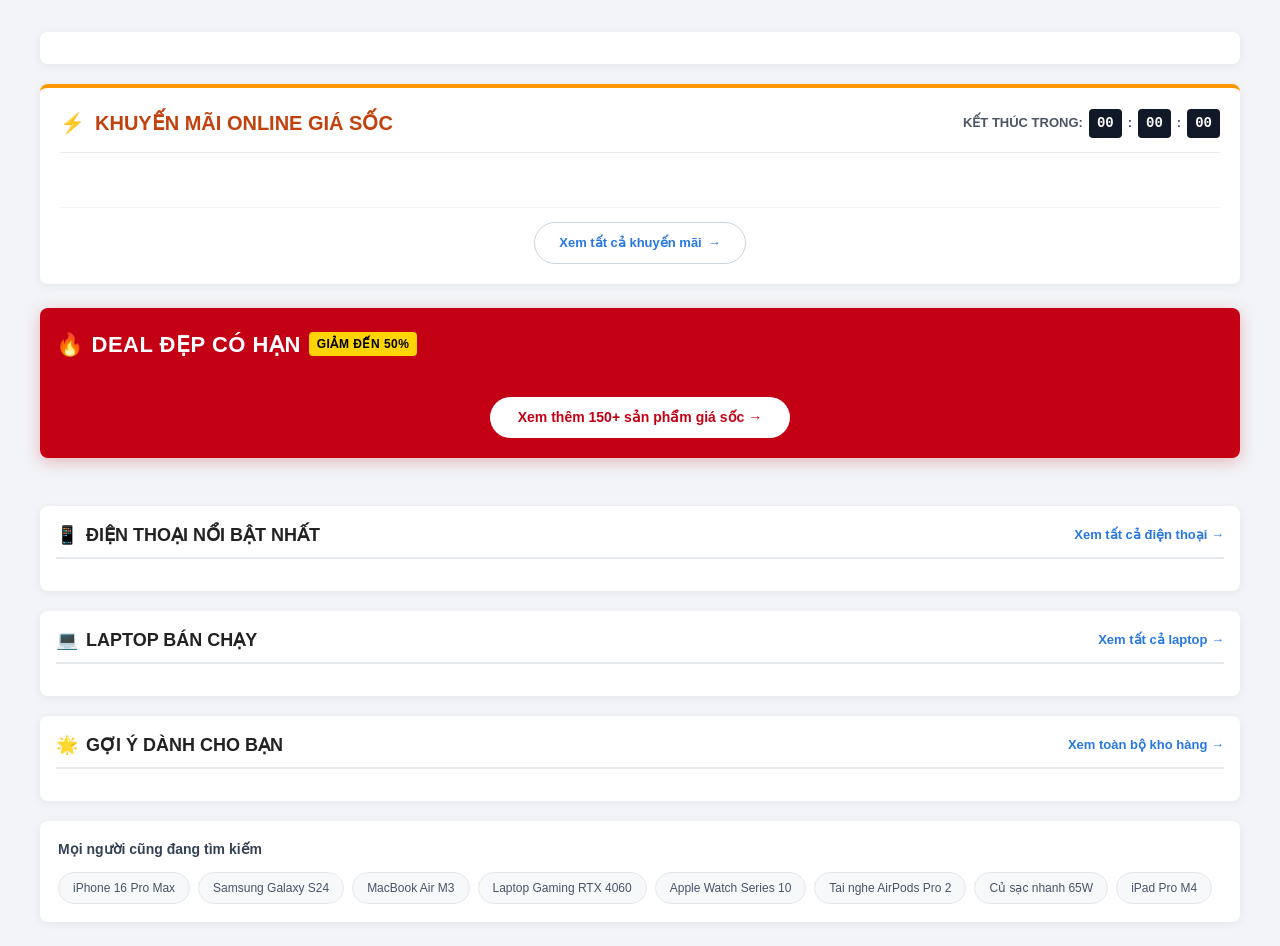
==== index.html @ e4870c86 "khung du an" ====
<!DOCTYPE html>
<html lang="vi">
<head>
  <meta charset="UTF-8">
  <meta name="viewport" content="width=device-width, initial-scale=1.0">
  <meta name="description" content="Thế Giới Công Nghệ - Hệ thống bán lẻ điện thoại, laptop, smartwatch, phụ kiện chính hãng giá sốc, trả góp 0%, giao hàng nhanh 2h.">
  <title>Thế Giới Công Nghệ — Điện thoại, Laptop, Phụ kiện chính hãng</title>

  <!-- CSS Design Tokens & Layout -->
  <link rel="stylesheet" href="./css/global.css">
  <link rel="stylesheet" href="./css/home.css">
</head>
<body>

  <!-- VỊ TRÍ HEADER GHIM (STICKY HEADER) -->
  <div id="header-container"></div>

  <!-- NỘI DUNG CHÍNH TRANG CHỦ -->
  <main class="container">

    <!-- 1. HERO BANNER CAROUSEL -->
    <section class="hero-slider-wrap" id="heroSliderWrap" aria-label="Khuyến mãi nổi bật">
      <div class="hero-slider-track">
        <!-- Render tự động qua homePage.js -->
      </div>

      <button type="button" class="hero-slider-arrow hero-slider-arrow--prev" aria-label="Slide trước">&#10094;</button>
      <button type="button" class="hero-slider-arrow hero-slider-arrow--next" aria-label="Slide tiếp theo">&#10095;</button>

      <div class="hero-slider-dots">
        <!-- Dots tự động -->
      </div>
    </section>

    <!-- 2. DẢI TIỆN ÍCH THANH TOÁN (PAYMENT BENEFITS) -->
    <section class="benefit-strip" id="benefitStripContainer" aria-label="Ưu đãi thanh toán">
      <!-- Render tự động -->
    </section>

    <!-- 3. KHỐI FLASH SALE ("KHUYẾN MÃI ONLINE") -->
    <section class="flash-sale-box" id="flashSaleSection">
      <div class="flash-sale-header">
        <div class="flash-sale-title">
          <span>⚡</span>
          <span>KHUYẾN MÃI ONLINE GIÁ SỐC</span>
        </div>

        <div class="flash-countdown">
          <span>KẾT THÚC TRONG:</span>
          <span class="countdown-pill" id="cdHours">00</span>
          <span>:</span>
          <span class="countdown-pill" id="cdMinutes">00</span>
          <span>:</span>
          <span class="countdown-pill" id="cdSeconds">00</span>
        </div>
      </div>

      <!-- Tabs chọn danh mục ưu đãi -->
      <div class="category-tabs" id="flashSaleTabs">
        <!-- Render tự động -->
      </div>

      <!-- Lưới sản phẩm Flash Sale (6 cột) -->
      <div class="product-grid" id="flashSaleGrid">
        <!-- Render thẻ sản phẩm có thanh tiến độ -->
      </div>

      <div class="section-footer-cta">
        <a href="product.html?sale=true" class="btn-see-more">
          <span>Xem tất cả khuyến mãi</span>
          <span>&rarr;</span>
        </a>
      </div>
    </section>

    <!-- 4. KHỐI DEAL ĐỎ ("DEAL ĐẸP CÓ HẠN" - SECTION CHIẾN DỊCH ĐẶC TRƯNG TGDD) -->
    <section class="deal-section" id="dealSection">
      <div class="deal-header">
        <div class="deal-title">
          <span>🔥</span>
          <span>DEAL ĐẸP CÓ HẠN</span>
          <span class="deal-badge">GIẢM ĐẾN 50%</span>
        </div>

        <div class="category-tabs deal-tabs" id="dealTabs">
          <!-- Tabs của deal đỏ -->
        </div>
      </div>

      <!-- Lưới sản phẩm thẻ trắng tương phản trên nền đỏ -->
      <div class="product-grid" id="dealGrid">
        <!-- Render tự động -->
      </div>

      <div style="text-align: center; margin-top: 20px;">
        <a href="product.html" class="btn-deal-more">
          Xem thêm 150+ sản phẩm giá sốc &rarr;
        </a>
      </div>
    </section>

    <!-- 5. BANNER ĐÔI QUẢNG CÁO GAMING & PHỤ KIỆN -->
    <section class="promo-mini-banners" id="miniBannersContainer">
      <!-- Render tự động -->
    </section>

    <!-- 6. KHỐI ĐIỆN THOẠI NỔI BẬT NHẤT -->
    <section class="section-block">
      <div class="section-header">
        <h2 class="section-title">
          <span>📱</span>
          <span>Điện Thoại Nổi Bật Nhất</span>
        </h2>
        <a href="product.html?category=phone" class="section-link">Xem tất cả điện thoại &rarr;</a>
      </div>
      <div class="product-grid" id="phoneFeaturedGrid">
        <!-- Render 6 điện thoại -->
      </div>
    </section>

    <!-- 7. KHỐI LAPTOP BÁN CHẠY -->
    <section class="section-block">
      <div class="section-header">
        <h2 class="section-title">
          <span>💻</span>
          <span>Laptop Bán Chạy</span>
        </h2>
        <a href="product.html?category=laptop" class="section-link">Xem tất cả laptop &rarr;</a>
      </div>
      <div class="product-grid" id="laptopFeaturedGrid">
        <!-- Render 6 laptop -->
      </div>
    </section>

    <!-- 8. GỢI Ý HÔM NAY (DÀNH CHO BẠN) -->
    <section class="section-block">
      <div class="section-header">
        <h2 class="section-title">
          <span>🌟</span>
          <span>Gợi Ý Dành Cho Bạn</span>
        </h2>
        <a href="product.html" class="section-link">Xem toàn bộ kho hàng &rarr;</a>
      </div>
      <div class="product-grid" id="recommendGrid">
        <!-- Render danh sách sản phẩm gợi ý -->
      </div>
    </section>

    <!-- 9. TỪ KHÓA TÌM KIẾM PHỔ BIẾN -->
    <section class="popular-searches">
      <h4>Mọi người cũng đang tìm kiếm</h4>
      <div class="popular-tags-wrap">
        <a href="product.html?search=iPhone" class="popular-tag">iPhone 16 Pro Max</a>
        <a href="product.html?search=Samsung" class="popular-tag">Samsung Galaxy S24</a>
        <a href="product.html?search=MacBook" class="popular-tag">MacBook Air M3</a>
        <a href="product.html?search=Gaming" class="popular-tag">Laptop Gaming RTX 4060</a>
        <a href="product.html?search=Watch" class="popular-tag">Apple Watch Series 10</a>
        <a href="product.html?search=AirPods" class="popular-tag">Tai nghe AirPods Pro 2</a>
        <a href="product.html?search=Sạc" class="popular-tag">Củ sạc nhanh 65W</a>
        <a href="product.html?search=iPad" class="popular-tag">iPad Pro M4</a>
      </div>
    </section>

  </main>

  <!-- VỊ TRÍ FOOTER DÙNG CHUNG -->
  <div id="footer-container"></div>

  <!-- SCRIPT ĐIỀU KHIỂN TRANG CHỦ -->
  <script type="module" src="./js/page/homePage.js"></script>
</body>
</html>
---- css/global.css ----
/**
 * global.css - Hệ thống Design Tokens & Khung giao diện dùng chung toàn dự án
 * Tuân thủ UI_DESIGN_GUIDELINES.md cho website Clone Thế Giới Di Động
 */

/* ==========================================================================
   1. DESIGN TOKENS (:root)
   ========================================================================== */
:root {
  /* Brand colors */
  --color-primary: #ffd400;            /* Vàng chủ đạo header TGDD */
  --color-primary-hover: #ffcb05;
  --color-primary-soft: #fff3b0;
  --color-text: #222222;
  --color-text-secondary: #555555;
  --color-text-muted: #888888;

  /* Background & Surface */
  --color-page: #f2f4f7;
  --color-surface: #ffffff;
  --color-surface-soft: #f7f8fa;
  --color-border: #e5e8ed;

  /* Commerce */
  --color-price: #e5252a;              /* Giá bán ưu đãi đỏ nổi bật */
  --color-discount: #e5252a;
  --color-link: #2878e3;
  --color-cta-soft: #edf6ff;
  --color-rating: #f7a600;
  --color-deal: #c40014;               /* Nền riêng khu deal đỏ */
  --color-flash: #ff9800;              /* Countdown / Thanh sốc */
  --color-success: #10b981;
  --color-danger: #ef4444;

  /* Layout & Spacing */
  --container-max: 1200px;
  --page-gutter: 16px;
  --space-1: 4px;
  --space-2: 8px;
  --space-3: 12px;
  --space-4: 16px;
  --space-5: 20px;
  --space-6: 24px;
  --space-8: 32px;

  /* Corners & Elevation */
  --radius-sm: 4px;
  --radius-md: 8px;
  --radius-lg: 12px;
  --radius-pill: 999px;
  --shadow-sm: 0 1px 3px rgba(0, 0, 0, 0.08);
  --shadow-card: 0 2px 10px rgba(20, 30, 40, 0.06);
  --shadow-hover: 0 6px 18px rgba(0, 0, 0, 0.12);

  /* Typography */
  --font-main: -apple-system, BlinkMacSystemFont, "Segoe UI", Roboto, "Helvetica Neue", Arial, sans-serif;
  --font-xs: 11px;
  --font-sm: 12px;
  --font-base: 14px;
  --font-md: 16px;
  --font-lg: 18px;
  --font-xl: 22px;
  --font-2xl: 26px;
}

/* ==========================================================================
   2. RESET & BASE STYLES
   ========================================================================== */
*, *::before, *::after {
  box-sizing: border-box;
  margin: 0;
  padding: 0;
}

html {
  font-size: 14px;
  scroll-behavior: smooth;
}

body {
  font-family: var(--font-main);
  background-color: var(--color-page);
  color: var(--color-text);
  line-height: 1.5;
  -webkit-font-smoothing: antialiased;
  min-height: 100vh;
  display: flex;
  flex-direction: column;
}

main {
  flex: 1;
}

img {
  max-width: 100%;
  height: auto;
  display: block;
}

a {
  color: inherit;
  text-decoration: none;
  transition: color 0.2s ease;
}

button, input, select, textarea {
  font-family: inherit;
  font-size: inherit;
}

button {
  cursor: pointer;
  border: none;
  background: none;
}

ul, ol {
  list-style: none;
}

/* ==========================================================================
   3. CONTAINER & GRID SYSTEM
   ========================================================================== */
.container {
  width: min(calc(100% - 32px), var(--container-max));
  margin-inline: auto;
}

/* Product Grid 6 cột chuẩn desktop theo UI_DESIGN_GUIDELINES */
.product-grid {
  display: grid;
  grid-template-columns: repeat(6, minmax(0, 1fr));
  gap: 10px;
}

@media (max-width: 1199px) {
  .product-grid {
    grid-template-columns: repeat(4, minmax(0, 1fr));
  }
}

@media (max-width: 991px) {
  .product-grid {
    grid-template-columns: repeat(3, minmax(0, 1fr));
  }
}

@media (max-width: 767px) {
  .product-grid {
    grid-template-columns: repeat(2, minmax(0, 1fr));
    gap: 8px;
  }
}

/* ==========================================================================
   4. STICKY HEADER & NAVIGATION
   ========================================================================== */
.site-header {
  position: sticky;
  top: 0;
  z-index: 1000;
  background-color: var(--color-primary);
  box-shadow: 0 2px 8px rgba(0, 0, 0, 0.1);
}

/* Header Top bar */
.header-top {
  display: flex;
  align-items: center;
  justify-content: space-between;
  gap: 16px;
  padding: 10px 0;
}

/* Logo thương hiệu */
.header-logo {
  display: flex;
  align-items: center;
  gap: 8px;
  font-size: 20px;
  font-weight: 800;
  color: #000000;
  text-transform: uppercase;
  letter-spacing: -0.5px;
  white-space: nowrap;
}

.header-logo__badge {
  background: #000000;
  color: var(--color-primary);
  padding: 2px 8px;
  border-radius: var(--radius-sm);
  font-size: 13px;
  font-weight: 700;
}

/* Thanh tìm kiếm */
.header-search {
  flex: 1;
  max-width: 520px;
  position: relative;
}

.header-search__form {
  display: flex;
  align-items: center;
  background: #ffffff;
  border-radius: var(--radius-pill);
  padding: 4px 12px;
  box-shadow: 0 1px 4px rgba(0, 0, 0, 0.08);
  transition: box-shadow 0.2s ease;
}

.header-search__form:focus-within {
  box-shadow: 0 0 0 2px #000000;
}

.header-search__input {
  flex: 1;
  border: none;
  outline: none;
  padding: 6px 8px;
  font-size: 13px;
  background: transparent;
}

.header-search__submit {
  display: flex;
  align-items: center;
  justify-content: center;
  color: #333333;
  padding: 4px;
}

.header-search__submit:hover {
  color: #000000;
}

/* Action Links (Giỏ hàng, Admin) */
.header-actions {
  display: flex;
  align-items: center;
  gap: 12px;
}

.header-btn {
  display: flex;
  align-items: center;
  gap: 6px;
  padding: 6px 12px;
  background: rgba(255, 255, 255, 0.4);
  border-radius: var(--radius-pill);
  font-size: 13px;
  font-weight: 600;
  color: #000000;
  transition: background 0.2s ease, transform 0.15s ease;
  position: relative;
  white-space: nowrap;
}

.header-btn:hover {
  background: #ffffff;
  transform: translateY(-1px);
}

.header-btn__badge {
  background: var(--color-price);
  color: #ffffff;
  font-size: 11px;
  font-weight: 700;
  border-radius: var(--radius-pill);
  padding: 1px 6px;
  min-width: 18px;
  text-align: center;
  line-height: 16px;
}

/* Category Navigation (Hàng danh mục dưới) */
.header-nav {
  background-color: var(--color-primary);
  border-top: 1px solid rgba(0, 0, 0, 0.06);
}

.header-nav__list {
  display: flex;
  align-items: center;
  gap: 4px;
  overflow-x: auto;
  scrollbar-width: none;
  padding: 6px 0;
}

.header-nav__list::-webkit-scrollbar {
  display: none;
}

.header-nav__item a {
  display: flex;
  align-items: center;
  gap: 6px;
  padding: 6px 14px;
  border-radius: var(--radius-pill);
  font-size: 13px;
  font-weight: 500;
  color: #111111;
  white-space: nowrap;
  transition: background 0.2s ease, color 0.2s ease;
}

.header-nav__item a:hover,
.header-nav__item.active a {
  background-color: #000000;
  color: var(--color-primary);
  font-weight: 600;
}

/* ==========================================================================
   5. PRODUCT CARD COMPONENT
   ========================================================================== */
.product-card {
  min-width: 0;
  display: flex;
  flex-direction: column;
  gap: 6px;
  padding: 12px 10px;
  background: var(--color-surface);
  border: 1px solid var(--color-border);
  border-radius: var(--radius-sm);
  transition: box-shadow 0.2s ease, transform 0.2s ease;
  position: relative;
}

.product-card:hover {
  box-shadow: var(--shadow-hover);
  transform: translateY(-2px);
  border-color: #d1d5db;
}

/* Khung ảnh đảm bảo tỉ lệ 1:1 và xử lý chống vỡ layout */
.product-card__image-box {
  position: relative;
  width: 100%;
  aspect-ratio: 1 / 1;
  overflow: hidden;
  border-radius: var(--radius-sm);
  background-color: #f8fafc;
  display: flex;
  align-items: center;
  justify-content: center;
}

.product-card__image {
  width: 100%;
  height: 100%;
  object-fit: contain;
  transition: transform 0.3s ease;
}

.product-card:hover .product-card__image {
  transform: scale(1.04);
}

/* Fallback Placeholder khi ảnh lỗi / không tồn tại */
.product-card__placeholder {
  display: none; /* Chỉ hiện khi ảnh onerror */
  position: absolute;
  top: 0;
  left: 0;
  width: 100%;
  height: 100%;
  flex-direction: column;
  align-items: center;
  justify-content: center;
  gap: 6px;
  background: linear-gradient(145deg, #f1f5f9 0%, #e2e8f0 100%);
  color: #64748b;
  text-align: center;
  padding: 12px;
  box-sizing: border-box;
}

.product-card__placeholder-icon {
  font-size: 32px;
  line-height: 1;
}

.product-card__placeholder-text {
  font-size: 11px;
  font-weight: 600;
  color: #475569;
  line-height: 1.2;
  display: -webkit-box;
  -webkit-line-clamp: 2;
  -webkit-box-orient: vertical;
  overflow: hidden;
}

/* Badge nhãn (Flash sale, Trả góp 0%, etc.) */
.product-card__badge-row {
  display: flex;
  gap: 4px;
  flex-wrap: wrap;
  min-height: 20px;
}

.product-card__badge {
  font-size: 10px;
  font-weight: 700;
  padding: 2px 6px;
  border-radius: 3px;
  background: #f1f5f9;
  color: #334155;
  text-transform: uppercase;
  white-space: nowrap;
}

.product-card__badge--hot {
  background: #fee2e2;
  color: var(--color-price);
  border: 1px solid #fecaca;
}

.product-card__badge--deal {
  background: #fef3c7;
  color: #b45309;
}

/* Tên sản phẩm */
.product-card__name {
  font-size: var(--font-base);
  font-weight: 500;
  color: var(--color-text);
  line-height: 1.35;
  display: -webkit-box;
  -webkit-line-clamp: 2;
  -webkit-box-orient: vertical;
  overflow: hidden;
  min-height: 2.7em;
  transition: color 0.15s ease;
}

.product-card:hover .product-card__name {
  color: var(--color-link);
}

/* Cấu hình vắn tắt (Chips/Specs) */
.product-card__specs {
  display: flex;
  gap: 4px;
  flex-wrap: wrap;
  min-height: 18px;
}

.product-card__spec-chip {
  font-size: 10px;
  background: #f3f4f6;
  color: #4b5563;
  padding: 1px 6px;
  border-radius: var(--radius-sm);
  white-space: nowrap;
}

/* Giá bán & Giá gốc */
.product-card__price-row {
  display: flex;
  align-items: baseline;
  gap: 6px;
  flex-wrap: wrap;
  margin-top: 2px;
}

.product-card__price {
  font-size: var(--font-md);
  font-weight: 700;
  color: var(--color-price);
}

.product-card__old-price {
  font-size: var(--font-sm);
  color: var(--color-text-muted);
  text-decoration: line-through;
}

.product-card__discount-tag {
  font-size: 11px;
  font-weight: 700;
  color: var(--color-price);
}

/* Đánh giá sao */
.product-card__rating {
  display: flex;
  align-items: center;
  gap: 4px;
  font-size: 11px;
  color: var(--color-text-muted);
}

.product-card__stars {
  color: var(--color-rating);
  letter-spacing: -1px;
}

/* Thanh tiến độ Flash Sale */
.product-card__progress-wrap {
  margin-top: 4px;
}

.product-card__progress-bar {
  position: relative;
  width: 100%;
  height: 14px;
  background: #fed7aa;
  border-radius: var(--radius-pill);
  overflow: hidden;
}

.product-card__progress-fill {
  height: 100%;
  background: linear-gradient(90deg, #f97316 0%, #ea580c 100%);
  border-radius: var(--radius-pill);
}

.product-card__progress-text {
  position: absolute;
  top: 50%;
  left: 50%;
  transform: translate(-50%, -50%);
  font-size: 9px;
  font-weight: 700;
  color: #ffffff;
  white-space: nowrap;
  text-shadow: 0 1px 2px rgba(0,0,0,0.4);
}

/* Hành động (Nút mua / Xem chi tiết) */
.product-card__actions {
  margin-top: auto;
  padding-top: 8px;
  display: flex;
  gap: 6px;
}

.btn-card-action {
  flex: 1;
  padding: 6px 8px;
  border-radius: var(--radius-sm);
  font-size: 12px;
  font-weight: 600;
  text-align: center;
  transition: all 0.2s ease;
  white-space: nowrap;
}

.btn-card-action--detail {
  background: var(--color-surface-soft);
  color: #374151;
  border: 1px solid #d1d5db;
}

.btn-card-action--detail:hover {
  background: #e5e7eb;
}

.btn-card-action--cart {
  background: var(--color-primary);
  color: #000000;
}

.btn-card-action--cart:hover {
  background: var(--color-primary-hover);
}

/* ==========================================================================
   6. SECTION HEADERS & COMMON UTILITIES
   ========================================================================== */
.section {
  margin-bottom: var(--space-6);
}

.section-block {
  background: var(--color-surface);
  border-radius: var(--radius-md);
  padding: var(--space-4);
  box-shadow: var(--shadow-card);
  margin-bottom: var(--space-5);
}

.section-header {
  display: flex;
  align-items: center;
  justify-content: space-between;
  margin-bottom: var(--space-4);
  padding-bottom: var(--space-2);
  border-bottom: 2px solid var(--color-border);
}

.section-title {
  font-size: var(--font-lg);
  font-weight: 700;
  color: var(--color-text);
  text-transform: uppercase;
  display: flex;
  align-items: center;
  gap: 8px;
}

.section-link {
  font-size: 13px;
  color: var(--color-link);
  font-weight: 600;
}

.section-link:hover {
  text-decoration: underline;
}

/* Breadcrumb */
.breadcrumb {
  display: flex;
  align-items: center;
  gap: 8px;
  padding: 12px 0;
  font-size: 13px;
  color: var(--color-text-secondary);
}

.breadcrumb a:hover {
  color: var(--color-link);
}

.breadcrumb-separator {
  color: var(--color-text-muted);
}

/* ==========================================================================
   7. FOOTER
   ========================================================================== */
.site-footer {
  background: #ffffff;
  border-top: 1px solid var(--color-border);
  margin-top: auto;
  padding: 32px 0 16px;
  font-size: 12px;
  color: #555555;
}

.footer-grid {
  display: grid;
  grid-template-columns: repeat(4, minmax(0, 1fr));
  gap: 24px;
  margin-bottom: 24px;
}

@media (max-width: 991px) {
  .footer-grid {
    grid-template-columns: repeat(2, minmax(0, 1fr));
  }
}

@media (max-width: 575px) {
  .footer-grid {
    grid-template-columns: 1fr;
  }
}

.footer-col h4 {
  font-size: 14px;
  font-weight: 700;
  color: #111111;
  margin-bottom: 12px;
}

.footer-links li {
  margin-bottom: 8px;
}

.footer-links a:hover {
  color: var(--color-link);
}

.footer-hotline {
  color: var(--color-price);
  font-weight: 700;
  font-size: 14px;
}

.footer-bottom {
  border-top: 1px solid #f1f5f9;
  padding-top: 16px;
  text-align: center;
  font-size: 11px;
  color: #888888;
  line-height: 1.6;
}
---- css/home.css ----
/**
 * home.css - Định dạng giao diện riêng cho Trang Chủ (Index)
 * Tuân thủ UI_DESIGN_GUIDELINES.md: Hero Carousel, Benefits, Flash Sale đếm ngược, Deal đỏ đặc trưng
 */

/* ==========================================================================
   1. HERO BANNER CAROUSEL
   ========================================================================== */
.hero-slider-wrap {
  position: relative;
  width: 100%;
  margin-top: var(--space-4);
  margin-bottom: var(--space-4);
  border-radius: var(--radius-md);
  overflow: hidden;
  box-shadow: var(--shadow-card);
  background-color: #222222;
}

.hero-slider-track {
  display: flex;
  transition: transform 0.45s ease-in-out;
  width: 100%;
}

.hero-slide {
  flex: 0 0 100%;
  width: 100%;
  position: relative;
  aspect-ratio: 1200 / 330;
  min-height: 200px;
  max-height: 350px;
  display: block;
}

.hero-slide__img {
  width: 100%;
  height: 100%;
  object-fit: cover;
  display: block;
}

/* Fallback khi banner không có ảnh hoặc link ảnh lỗi */
.hero-slide__fallback {
  position: absolute;
  top: 0;
  left: 0;
  width: 100%;
  height: 100%;
  display: flex;
  flex-direction: column;
  justify-content: center;
  padding: 24px 48px;
  color: #ffffff;
  background: linear-gradient(135deg, #1e293b 0%, #0f172a 100%);
}

.hero-slide__fallback h2 {
  font-size: 26px;
  font-weight: 800;
  color: var(--color-primary);
  margin-bottom: 8px;
  text-shadow: 0 2px 4px rgba(0,0,0,0.5);
}

.hero-slide__fallback p {
  font-size: 15px;
  color: #e2e8f0;
  margin-bottom: 16px;
}

.hero-slide__fallback .btn-slide-cta {
  display: inline-block;
  align-self: flex-start;
  padding: 8px 18px;
  background: var(--color-primary);
  color: #000000;
  border-radius: var(--radius-pill);
  font-weight: 700;
  font-size: 13px;
  transition: transform 0.2s;
}

.hero-slide__fallback .btn-slide-cta:hover {
  transform: scale(1.05);
}

/* Mũi tên chuyển slide Prev / Next */
.hero-slider-arrow {
  position: absolute;
  top: 50%;
  transform: translateY(-50%);
  width: 40px;
  height: 54px;
  background: rgba(0, 0, 0, 0.4);
  color: #ffffff;
  display: flex;
  align-items: center;
  justify-content: center;
  border-radius: 4px;
  font-size: 20px;
  z-index: 10;
  transition: background 0.2s ease;
  user-select: none;
}

.hero-slider-arrow:hover {
  background: rgba(0, 0, 0, 0.75);
}

.hero-slider-arrow--prev {
  left: 10px;
}

.hero-slider-arrow--next {
  right: 10px;
}

/* Chấm tròn chỉ số Slide (Dots) */
.hero-slider-dots {
  position: absolute;
  bottom: 12px;
  left: 50%;
  transform: translateX(-50%);
  display: flex;
  gap: 8px;
  z-index: 10;
}

.hero-slider-dot {
  width: 10px;
  height: 10px;
  border-radius: var(--radius-pill);
  background: rgba(255, 255, 255, 0.5);
  cursor: pointer;
  transition: all 0.25s ease;
}

.hero-slider-dot.active {
  background: var(--color-primary);
  width: 26px;
}

/* ==========================================================================
   2. PAYMENT BENEFITS STRIP (DẢI TIỆN ÍCH THANH TOÁN)
   ========================================================================== */
.benefit-strip {
  display: grid;
  grid-template-columns: repeat(4, 1fr);
  gap: 12px;
  background: var(--color-surface);
  border-radius: var(--radius-md);
  padding: 16px;
  margin-bottom: var(--space-5);
  box-shadow: var(--shadow-card);
}

@media (max-width: 991px) {
  .benefit-strip {
    grid-template-columns: repeat(2, 1fr);
  }
}

@media (max-width: 575px) {
  .benefit-strip {
    grid-template-columns: 1fr;
  }
}

.benefit-item {
  display: flex;
  align-items: center;
  gap: 12px;
  padding: 6px 10px;
  border-right: 1px solid var(--color-border);
}

.benefit-item:last-child {
  border-right: none;
}

.benefit-icon {
  font-size: 26px;
  flex-shrink: 0;
}

.benefit-text h4 {
  font-size: 13px;
  font-weight: 700;
  color: var(--color-text);
}

.benefit-text p {
  font-size: 12px;
  color: var(--color-text-secondary);
}

/* ==========================================================================
   3. FLASH SALE SECTION ("KHUYẾN MÃI ONLINE")
   ========================================================================== */
.flash-sale-box {
  background: var(--color-surface);
  border-radius: var(--radius-md);
  padding: 20px;
  margin-bottom: var(--space-6);
  box-shadow: var(--shadow-card);
  border-top: 4px solid var(--color-flash);
}

.flash-sale-header {
  display: flex;
  align-items: center;
  justify-content: space-between;
  flex-wrap: wrap;
  gap: 16px;
  margin-bottom: 16px;
  padding-bottom: 14px;
  border-bottom: 1px solid var(--color-border);
}

.flash-sale-title {
  display: flex;
  align-items: center;
  gap: 10px;
  font-size: 20px;
  font-weight: 800;
  color: #c2410c;
  text-transform: uppercase;
}

.flash-countdown {
  display: flex;
  align-items: center;
  gap: 6px;
  font-size: 13px;
  font-weight: 600;
  color: #4b5563;
}

.countdown-pill {
  background: #111827;
  color: #ffffff;
  font-family: monospace;
  font-size: 14px;
  font-weight: 700;
  padding: 4px 8px;
  border-radius: 4px;
  min-width: 30px;
  text-align: center;
}

/* Tabs danh mục ưu đãi */
.category-tabs {
  display: flex;
  gap: 8px;
  overflow-x: auto;
  scrollbar-width: none;
  margin-bottom: 16px;
  padding-bottom: 4px;
}

.category-tabs::-webkit-scrollbar {
  display: none;
}

.tab-btn {
  padding: 6px 14px;
  border-radius: var(--radius-pill);
  font-size: 13px;
  font-weight: 600;
  background: var(--color-surface-soft);
  color: var(--color-text-secondary);
  border: 1px solid var(--color-border);
  white-space: nowrap;
  transition: all 0.2s ease;
}

.tab-btn:hover {
  border-color: #cbd5e1;
  color: var(--color-text);
}

.tab-btn.active {
  background: var(--color-primary);
  color: #000000;
  border-color: var(--color-primary);
}

/* Nút xem thêm */
.section-footer-cta {
  text-align: center;
  margin-top: 18px;
  padding-top: 14px;
  border-top: 1px solid #f1f5f9;
}

.btn-see-more {
  display: inline-flex;
  align-items: center;
  gap: 6px;
  padding: 10px 24px;
  background: #ffffff;
  border: 1px solid #cbd5e1;
  border-radius: var(--radius-pill);
  font-size: 13px;
  font-weight: 600;
  color: var(--color-link);
  transition: all 0.2s ease;
}

.btn-see-more:hover {
  background: var(--color-cta-soft);
  border-color: var(--color-link);
}

/* ==========================================================================
   4. DEAL SECTION — "DEAL ĐẸP CÓ HẠN" (NỀN ĐỎ ĐẶC TRƯNG TGDD)
   ========================================================================== */
.deal-section {
  background: var(--color-deal);
  border-radius: var(--radius-md);
  padding: 20px 16px;
  margin-bottom: var(--space-6);
  box-shadow: 0 4px 16px rgba(196, 0, 20, 0.25);
}

.deal-header {
  display: flex;
  align-items: center;
  justify-content: space-between;
  margin-bottom: 16px;
  flex-wrap: wrap;
  gap: 12px;
}

.deal-title {
  font-size: 22px;
  font-weight: 900;
  color: #ffffff;
  text-transform: uppercase;
  letter-spacing: 0.5px;
  display: flex;
  align-items: center;
  gap: 8px;
}

.deal-badge {
  background: var(--color-primary);
  color: #000000;
  font-size: 12px;
  font-weight: 800;
  padding: 3px 8px;
  border-radius: 4px;
}

/* Tabs trong deal section */
.deal-tabs .tab-btn {
  background: rgba(255, 255, 255, 0.2);
  color: #ffffff;
  border: 1px solid rgba(255, 255, 255, 0.3);
}

.deal-tabs .tab-btn:hover {
  background: rgba(255, 255, 255, 0.35);
}

.deal-tabs .tab-btn.active {
  background: #ffffff;
  color: var(--color-deal);
  border-color: #ffffff;
}

.btn-deal-more {
  display: inline-block;
  padding: 10px 28px;
  background: #ffffff;
  color: var(--color-deal);
  border-radius: var(--radius-pill);
  font-size: 14px;
  font-weight: 700;
  transition: transform 0.2s ease, box-shadow 0.2s ease;
}

.btn-deal-more:hover {
  transform: translateY(-2px);
  box-shadow: 0 4px 12px rgba(0, 0, 0, 0.2);
}

/* ==========================================================================
   5. MINI PROMO BANNERS ĐÔI
   ========================================================================== */
.promo-mini-banners {
  display: grid;
  grid-template-columns: repeat(2, 1fr);
  gap: 16px;
  margin-bottom: var(--space-6);
}

@media (max-width: 767px) {
  .promo-mini-banners {
    grid-template-columns: 1fr;
  }
}

.mini-banner-card {
  position: relative;
  aspect-ratio: 590 / 180;
  border-radius: var(--radius-md);
  overflow: hidden;
  display: flex;
  align-items: center;
  padding: 24px;
  color: #ffffff;
  box-shadow: var(--shadow-card);
  transition: transform 0.2s ease;
}

.mini-banner-card:hover {
  transform: translateY(-2px);
}

.mini-banner-card h3 {
  font-size: 18px;
  font-weight: 800;
  margin-bottom: 6px;
  text-shadow: 0 1px 3px rgba(0,0,0,0.5);
}

.mini-banner-card p {
  font-size: 13px;
  opacity: 0.95;
}

/* ==========================================================================
   6. TỪ KHÓA TÌM KIẾM PHỔ BIẾN (POPULAR SEARCHES)
   ========================================================================== */
.popular-searches {
  background: var(--color-surface);
  border-radius: var(--radius-md);
  padding: 18px;
  margin-bottom: var(--space-6);
  box-shadow: var(--shadow-card);
}

.popular-searches h4 {
  font-size: 14px;
  font-weight: 700;
  margin-bottom: 12px;
  color: #334155;
}

.popular-tags-wrap {
  display: flex;
  gap: 8px;
  flex-wrap: wrap;
}

.popular-tag {
  display: inline-block;
  padding: 6px 14px;
  background: var(--color-surface-soft);
  border: 1px solid var(--color-border);
  border-radius: var(--radius-pill);
  font-size: 12px;
  color: #475569;
  transition: all 0.15s ease;
}

.popular-tag:hover {
  background: #000000;
  color: var(--color-primary);
  border-color: #000000;
}
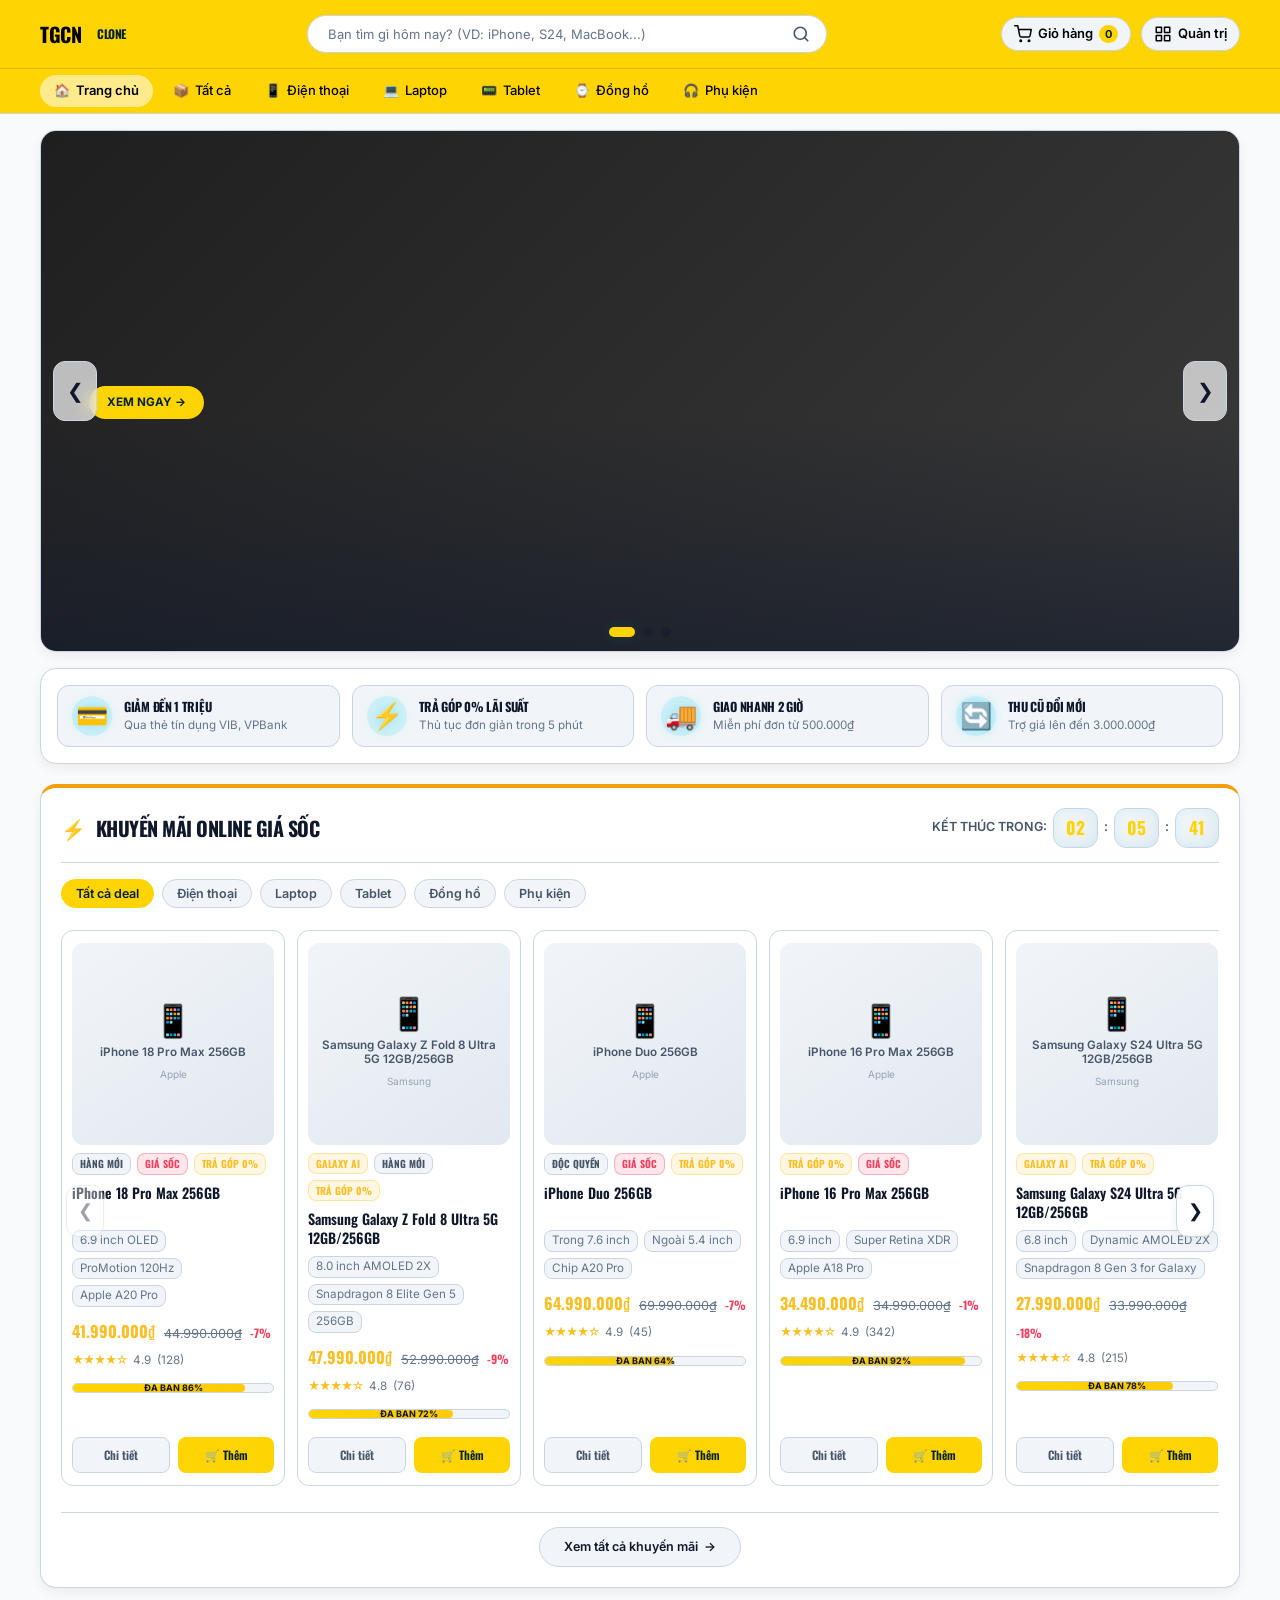
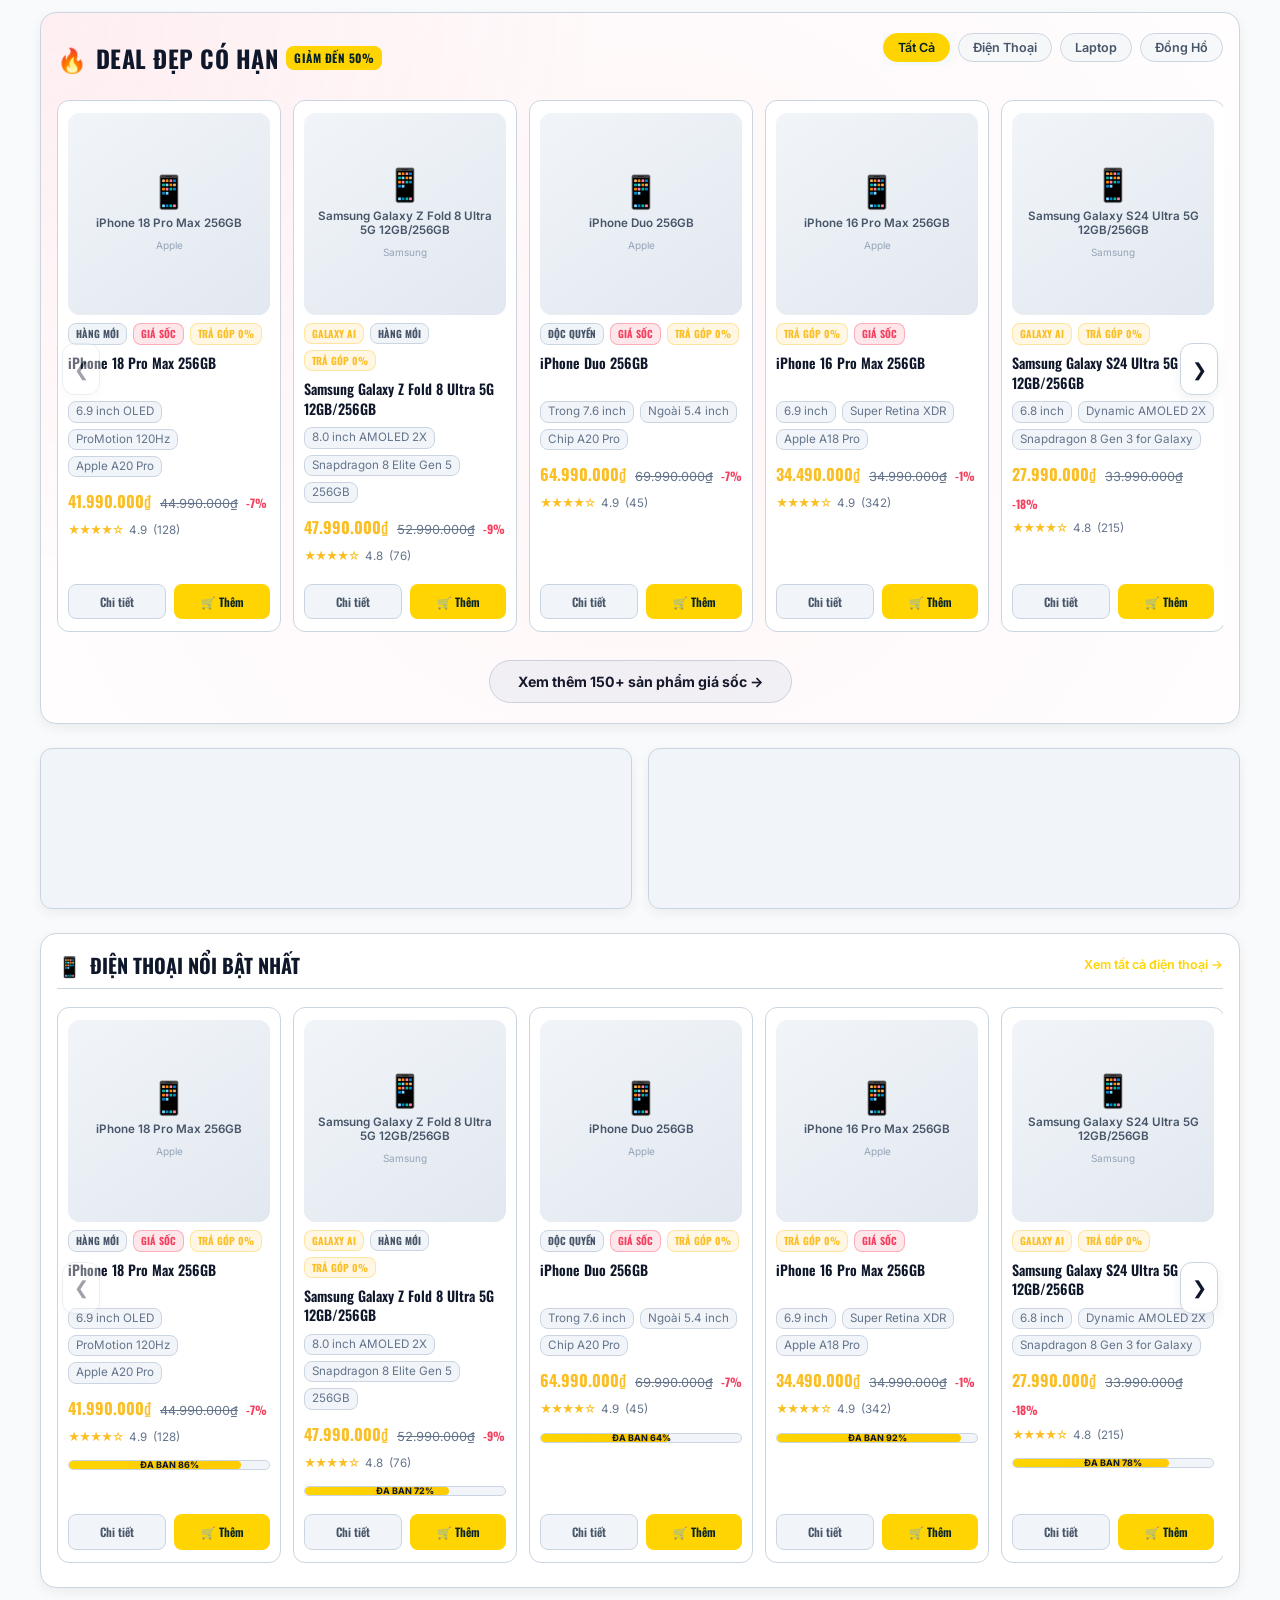
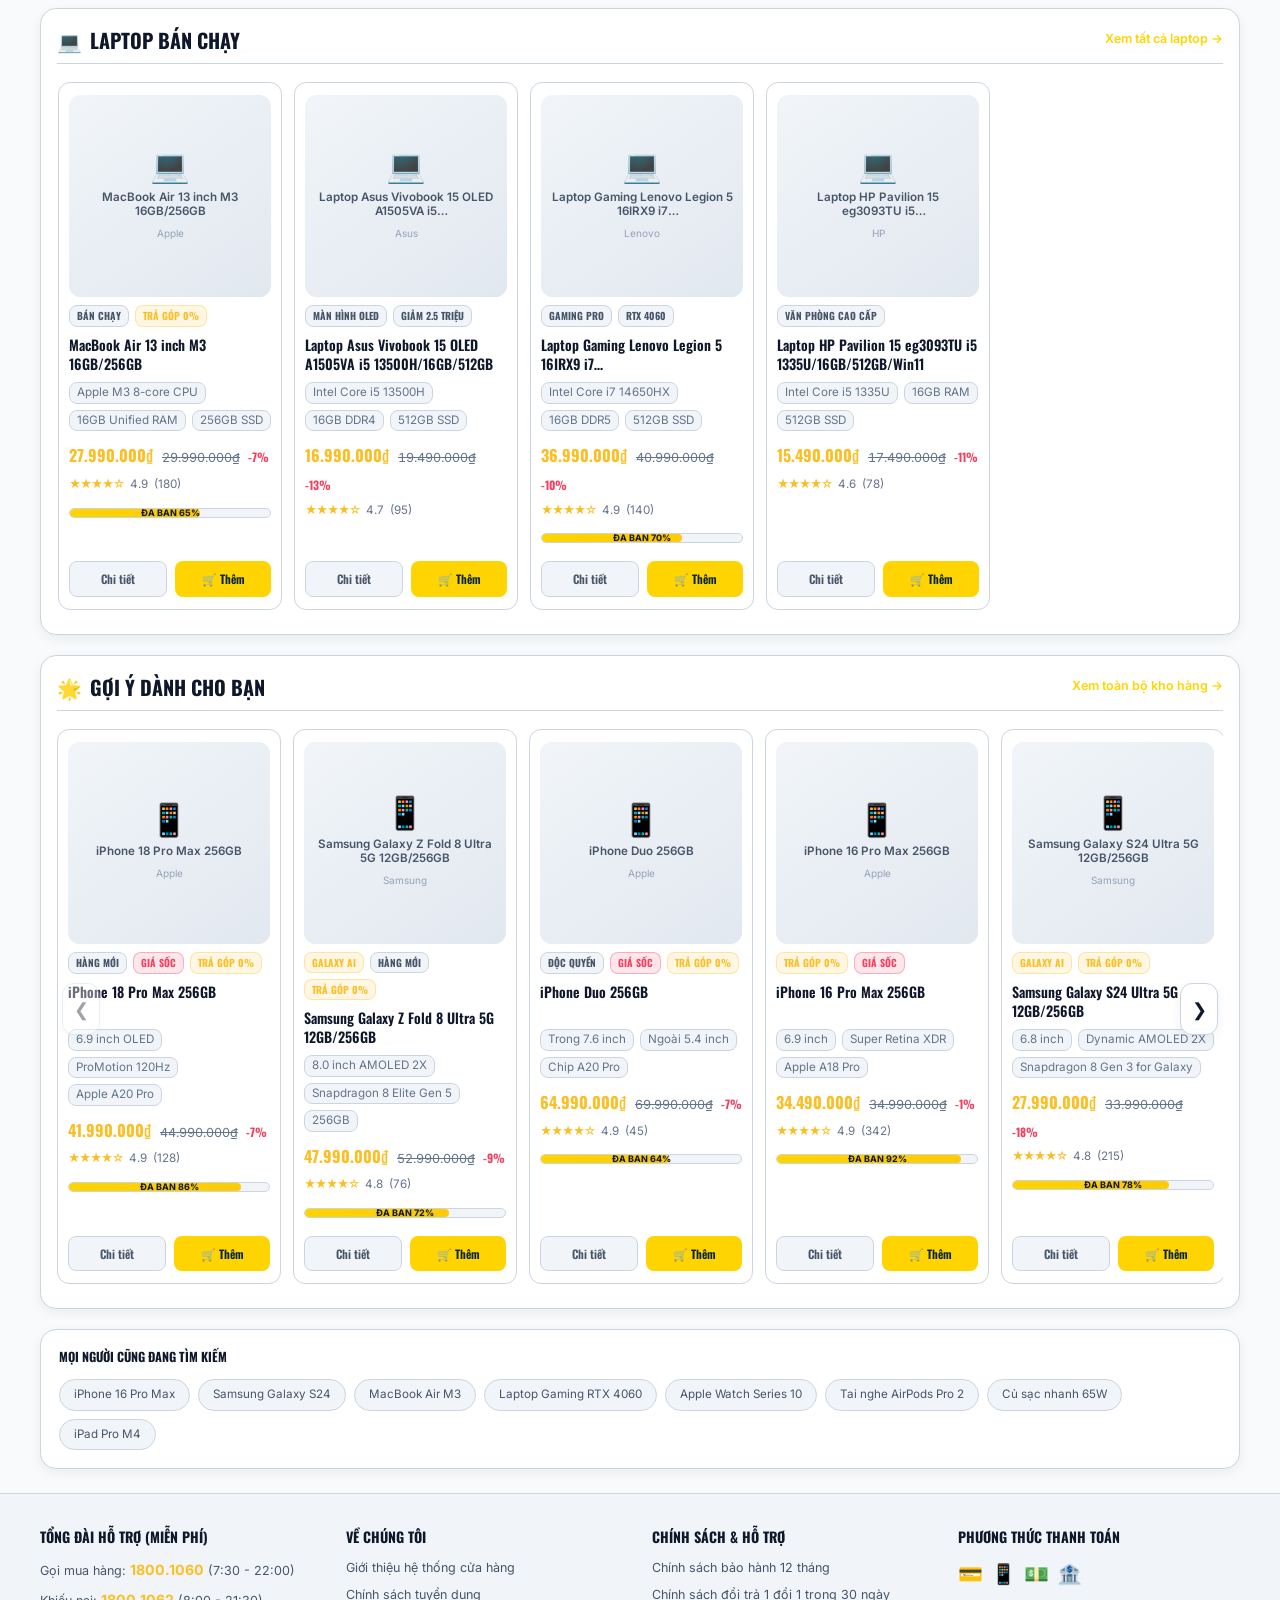
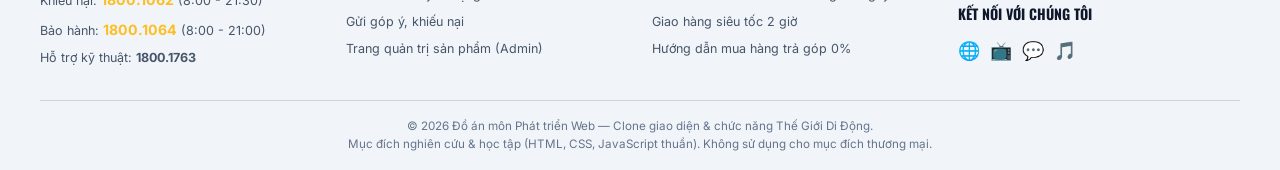
==== commit 7dd01082: "update frontend" ====
--- a/index.html
+++ b/index.html
@@ -4,7 +4,7 @@
   <meta charset="UTF-8">
   <meta name="viewport" content="width=device-width, initial-scale=1.0">
   <meta name="description" content="Thế Giới Công Nghệ - Hệ thống bán lẻ điện thoại, laptop, smartwatch, phụ kiện chính hãng giá sốc, trả góp 0%, giao hàng nhanh 2h.">
-  <title>Thế Giới Công Nghệ — Điện thoại, Laptop, Phụ kiện chính hãng</title>
+  <title>Thế Giới Công Nghệ</title>
 
   <!-- CSS Design Tokens & Layout -->
   <link rel="stylesheet" href="./css/global.css">
@@ -60,9 +60,13 @@
         <!-- Render tự động -->
       </div>
 
-      <!-- Lưới sản phẩm Flash Sale (6 cột) -->
-      <div class="product-grid" id="flashSaleGrid">
-        <!-- Render thẻ sản phẩm có thanh tiến độ -->
+      <!-- Carousel sản phẩm Flash Sale -->
+      <div class="product-carousel" data-product-carousel>
+        <button type="button" class="product-carousel-arrow product-carousel-arrow--prev" aria-label="Sản phẩm trước">&#10094;</button>
+        <div class="product-grid product-carousel__track" id="flashSaleGrid">
+          <!-- Render thẻ sản phẩm có thanh tiến độ -->
+        </div>
+        <button type="button" class="product-carousel-arrow product-carousel-arrow--next" aria-label="Sản phẩm tiếp theo">&#10095;</button>
       </div>
 
       <div class="section-footer-cta">
@@ -87,9 +91,13 @@
         </div>
       </div>
 
-      <!-- Lưới sản phẩm thẻ trắng tương phản trên nền đỏ -->
-      <div class="product-grid" id="dealGrid">
-        <!-- Render tự động -->
+      <!-- Carousel sản phẩm thẻ trắng -->
+      <div class="product-carousel" data-product-carousel>
+        <button type="button" class="product-carousel-arrow product-carousel-arrow--prev" aria-label="Sản phẩm trước">&#10094;</button>
+        <div class="product-grid product-carousel__track" id="dealGrid">
+          <!-- Render tự động -->
+        </div>
+        <button type="button" class="product-carousel-arrow product-carousel-arrow--next" aria-label="Sản phẩm tiếp theo">&#10095;</button>
       </div>
 
       <div style="text-align: center; margin-top: 20px;">
@@ -113,8 +121,12 @@
         </h2>
         <a href="product.html?category=phone" class="section-link">Xem tất cả điện thoại &rarr;</a>
       </div>
-      <div class="product-grid" id="phoneFeaturedGrid">
-        <!-- Render 6 điện thoại -->
+      <div class="product-carousel" data-product-carousel>
+        <button type="button" class="product-carousel-arrow product-carousel-arrow--prev" aria-label="Sản phẩm trước">&#10094;</button>
+        <div class="product-grid product-carousel__track" id="phoneFeaturedGrid">
+          <!-- Render 6 điện thoại -->
+        </div>
+        <button type="button" class="product-carousel-arrow product-carousel-arrow--next" aria-label="Sản phẩm tiếp theo">&#10095;</button>
       </div>
     </section>
 
@@ -127,8 +139,12 @@
         </h2>
         <a href="product.html?category=laptop" class="section-link">Xem tất cả laptop &rarr;</a>
       </div>
-      <div class="product-grid" id="laptopFeaturedGrid">
-        <!-- Render 6 laptop -->
+      <div class="product-carousel" data-product-carousel>
+        <button type="button" class="product-carousel-arrow product-carousel-arrow--prev" aria-label="Sản phẩm trước">&#10094;</button>
+        <div class="product-grid product-carousel__track" id="laptopFeaturedGrid">
+          <!-- Render 6 laptop -->
+        </div>
+        <button type="button" class="product-carousel-arrow product-carousel-arrow--next" aria-label="Sản phẩm tiếp theo">&#10095;</button>
       </div>
     </section>
 
@@ -141,8 +157,12 @@
         </h2>
         <a href="product.html" class="section-link">Xem toàn bộ kho hàng &rarr;</a>
       </div>
-      <div class="product-grid" id="recommendGrid">
-        <!-- Render danh sách sản phẩm gợi ý -->
+      <div class="product-carousel" data-product-carousel>
+        <button type="button" class="product-carousel-arrow product-carousel-arrow--prev" aria-label="Sản phẩm trước">&#10094;</button>
+        <div class="product-grid product-carousel__track" id="recommendGrid">
+          <!-- Render danh sách sản phẩm gợi ý -->
+        </div>
+        <button type="button" class="product-carousel-arrow product-carousel-arrow--next" aria-label="Sản phẩm tiếp theo">&#10095;</button>
       </div>
     </section>
 
--- a/css/global.css
+++ b/css/global.css
@@ -1,38 +1,50 @@
 /**
  * global.css - Hệ thống Design Tokens & Khung giao diện dùng chung toàn dự án
- * Tuân thủ UI_DESIGN_GUIDELINES.md cho website Clone Thế Giới Di Động
+ * Phong cách: Light Premium Tech-Store (Palette A — Midnight Cyan làm mặc định)
+ * Chỉ viết lại CSS, không sửa JS/HTML.
  */
 
 /* ==========================================================================
-   1. DESIGN TOKENS (:root)
+   0. FONTS (Google Fonts qua @import, không động HTML)
+   ========================================================================== */
+@import url('https://fonts.googleapis.com/css2?family=Inter:wght@400;500;600;700&family=Oswald:wght@500;600;700&display=swap');
+
+/* ==========================================================================
+   1. DESIGN TOKENS (:root) — Palette A: Midnight Cyan (mặc định, Light)
+   Đổi sang Palette B/C chỉ cần sửa giá trị ở đây, tên biến giữ nguyên.
    ========================================================================== */
 :root {
-  /* Brand colors */
-  --color-primary: #ffd400;            /* Vàng chủ đạo header TGDD */
+  /* --- Palette A — Midnight Cyan (Light) --- */
+  --color-page: #f8fafc;
+  --color-surface: #ffffff;
+  --color-surface-soft: #f1f5f9;
+  --color-surface-raised: #e2e8f0;
+  --color-border: #cbd5e1;
+  --color-border-hover: #94a3b8;
+
+  --color-primary: #ffd400;
   --color-primary-hover: #ffcb05;
-  --color-primary-soft: #fff3b0;
-  --color-text: #222222;
-  --color-text-secondary: #555555;
-  --color-text-muted: #888888;
-
-  /* Background & Surface */
-  --color-page: #f2f4f7;
-  --color-surface: #ffffff;
-  --color-surface-soft: #f7f8fa;
-  --color-border: #e5e8ed;
-
-  /* Commerce */
-  --color-price: #e5252a;              /* Giá bán ưu đãi đỏ nổi bật */
-  --color-discount: #e5252a;
-  --color-link: #2878e3;
-  --color-cta-soft: #edf6ff;
-  --color-rating: #f7a600;
-  --color-deal: #c40014;               /* Nền riêng khu deal đỏ */
-  --color-flash: #ff9800;              /* Countdown / Thanh sốc */
-  --color-success: #10b981;
-  --color-danger: #ef4444;
-
-  /* Layout & Spacing */
+  --color-primary-soft: rgba(34, 211, 238, 0.14);
+  --color-on-primary: #04222a;
+
+  --color-text: #0f172a;
+  --color-text-secondary: #475569;
+  --color-text-muted: #64748b;
+  --color-text-inverse: #f8fafc;
+
+  --color-price: #fbbf24;
+  --color-discount: #f43f5e;
+  --color-deal: #f43f5e;
+  --color-flash: #f59e0b;
+  --color-rating: #fbbf24;
+  --color-success: #34d399;
+  --color-danger: #f87171;
+
+  --color-on-surface: #0f172a;
+  --glow: 0 0 24px rgba(34, 211, 238, 0.25);
+  --glow-weak: 0 0 16px rgba(34, 211, 238, 0.12);
+
+  /* --- Layout --- */
   --container-max: 1200px;
   --page-gutter: 16px;
   --space-1: 4px;
@@ -43,30 +55,108 @@
   --space-6: 24px;
   --space-8: 32px;
 
-  /* Corners & Elevation */
-  --radius-sm: 4px;
-  --radius-md: 8px;
-  --radius-lg: 12px;
+  /* --- Corners --- */
+  --radius-sm: 8px;
+  --radius-md: 12px;
+  --radius-lg: 16px;
+  --radius-xl: 24px;
   --radius-pill: 999px;
+
+  /* --- Elevation --- */
   --shadow-sm: 0 1px 3px rgba(0, 0, 0, 0.08);
-  --shadow-card: 0 2px 10px rgba(20, 30, 40, 0.06);
-  --shadow-hover: 0 6px 18px rgba(0, 0, 0, 0.12);
-
-  /* Typography */
-  --font-main: -apple-system, BlinkMacSystemFont, "Segoe UI", Roboto, "Helvetica Neue", Arial, sans-serif;
-  --font-xs: 11px;
-  --font-sm: 12px;
-  --font-base: 14px;
-  --font-md: 16px;
-  --font-lg: 18px;
-  --font-xl: 22px;
-  --font-2xl: 26px;
-}
+  --shadow-card: 0 4px 12px rgba(0, 0, 0, 0.06);
+  --shadow-hover: 0 8px 24px rgba(0, 0, 0, 0.08);
+
+  /* --- Transition --- */
+  --transition: 200ms cubic-bezier(0.2, 0.8, 0.2, 1);
+  --transition-fast: 120ms cubic-bezier(0.2, 0.8, 0.2, 1);
+
+  /* --- Typography --- */
+  --font-main: Inter, -apple-system, BlinkMacSystemFont, "Segoe UI", Roboto, Helvetica, Arial, sans-serif;
+  --font-heading: Oswald, "Segoe UI", Roboto, Helvetica, Arial, sans-serif;
+  --font-xs: clamp(11px, 0.75rem + ((1vw - 3.2px) * 0.12), 12px);
+  --font-sm: clamp(12px, 0.8rem + ((1vw - 3.2px) * 0.14), 13px);
+  --font-base: clamp(14px, 0.9rem + ((1vw - 3.2px) * 0.16), 16px);
+  --font-md: clamp(16px, 1rem + ((1vw - 3.2px) * 0.18), 18px);
+  --font-lg: clamp(20px, 1.25rem + ((1vw - 3.2px) * 0.22), 26px);
+  --font-xl: clamp(24px, 1.5rem + ((1vw - 3.2px) * 0.28), 32px);
+  --font-2xl: clamp(30px, 1.9rem + ((1vw - 3.2px) * 0.35), 40px);
+}
+
+/* Palette B — Graphite Lime (Light) */
+/*
+:root {
+  --color-page: #f4f4f2;
+  --color-surface: #ffffff;
+  --color-surface-soft: #f3f4f1;
+  --color-surface-raised: #e7e8e2;
+  --color-border: #b3b6ad;
+  --color-border-hover: #8a8f82;
+
+  --color-primary: #a3e635;
+  --color-primary-hover: #bef264;
+  --color-primary-soft: rgba(163, 230, 53, 0.14);
+  --color-on-primary: #122000;
+
+  --color-text: #1c1c19;
+  --color-text-secondary: #4d4f47;
+  --color-text-muted: #7b7f74;
+  --color-text-inverse: #f4f4f2;
+
+  --color-price: #a3e635;
+  --color-discount: #f97316;
+  --color-deal: #f97316;
+  --color-flash: #facc15;
+  --color-rating: #facc15;
+  --color-success: #34d399;
+  --color-danger: #f87171;
+
+  --color-on-surface: #1c1c19;
+  --glow: 0 0 24px rgba(163, 230, 53, 0.25);
+  --glow-weak: 0 0 16px rgba(163, 230, 53, 0.12);
+}
+*/
+
+/* Palette C — Deep Violet (Light) */
+/*
+:root {
+  --color-page: #f5f3ff;
+  --color-surface: #ffffff;
+  --color-surface-soft: #f3f0ff;
+  --color-surface-raised: #e9e4ff;
+  --color-border: #b9b2d0;
+  --color-border-hover: #8f83b8;
+
+  --color-primary: #8b5cf6;
+  --color-primary-hover: #a78bfa;
+  --color-primary-soft: rgba(139, 92, 246, 0.16);
+  --color-on-primary: #ffffff;
+
+  --color-text: #1e1b2c;
+  --color-text-secondary: #5c527a;
+  --color-text-muted: #7d7596;
+  --color-text-inverse: #f5f3ff;
+
+  --color-price: #f472b6;
+  --color-discount: #f43f5e;
+  --color-deal: #f43f5e;
+  --color-flash: #fb923c;
+  --color-rating: #fbbf24;
+  --color-success: #34d399;
+  --color-danger: #f87171;
+
+  --color-on-surface: #1e1b2c;
+  --glow: 0 0 24px rgba(139, 92, 246, 0.25);
+  --glow-weak: 0 0 16px rgba(139, 92, 246, 0.12);
+}
+*/
 
 /* ==========================================================================
    2. RESET & BASE STYLES
    ========================================================================== */
-*, *::before, *::after {
+*,
+*::before,
+*::after {
   box-sizing: border-box;
   margin: 0;
   padding: 0;
@@ -83,9 +173,10 @@
   color: var(--color-text);
   line-height: 1.5;
   -webkit-font-smoothing: antialiased;
-  min-height: 100vh;
+  min-height: 100dvh;
   display: flex;
   flex-direction: column;
+  color-scheme: light;
 }
 
 main {
@@ -101,10 +192,13 @@
 a {
   color: inherit;
   text-decoration: none;
-  transition: color 0.2s ease;
-}
-
-button, input, select, textarea {
+  transition: color var(--transition);
+}
+
+button,
+input,
+select,
+textarea {
   font-family: inherit;
   font-size: inherit;
 }
@@ -115,8 +209,15 @@
   background: none;
 }
 
-ul, ol {
+ul,
+ol {
   list-style: none;
+}
+
+/* Focus-visible rõ ràng cho mọi phần tử tương tác */
+:focus-visible {
+  outline: 2px solid var(--color-primary);
+  outline-offset: 2px;
 }
 
 /* ==========================================================================
@@ -127,11 +228,12 @@
   margin-inline: auto;
 }
 
-/* Product Grid 6 cột chuẩn desktop theo UI_DESIGN_GUIDELINES */
+/* Product Grid — responsive: 6 cột ≥1200px, 4 cột 900-1199, 3 cột 600-899,
+   2 cột 361-599, 2 cột ≤360 */
 .product-grid {
   display: grid;
   grid-template-columns: repeat(6, minmax(0, 1fr));
-  gap: 10px;
+  gap: 12px;
 }
 
 @media (max-width: 1199px) {
@@ -140,13 +242,20 @@
   }
 }
 
-@media (max-width: 991px) {
+@media (max-width: 899px) {
   .product-grid {
     grid-template-columns: repeat(3, minmax(0, 1fr));
   }
 }
 
-@media (max-width: 767px) {
+@media (max-width: 599px) {
+  .product-grid {
+    grid-template-columns: repeat(2, minmax(0, 1fr));
+    gap: 10px;
+  }
+}
+
+@media (max-width: 360px) {
   .product-grid {
     grid-template-columns: repeat(2, minmax(0, 1fr));
     gap: 8px;
@@ -160,26 +269,28 @@
   position: sticky;
   top: 0;
   z-index: 1000;
-  background-color: var(--color-primary);
-  box-shadow: 0 2px 8px rgba(0, 0, 0, 0.1);
-}
-
-/* Header Top bar */
+  background: var(--color-primary);
+  color: #000000;
+  border-bottom: 1px solid var(--color-border);
+  backdrop-filter: blur(12px);
+  -webkit-backdrop-filter: blur(12px);
+}
+
 .header-top {
   display: flex;
   align-items: center;
   justify-content: space-between;
   gap: 16px;
-  padding: 10px 0;
-}
-
-/* Logo thương hiệu */
+  padding: 15px 0;
+}
+
 .header-logo {
   display: flex;
   align-items: center;
   gap: 8px;
+  font-family: var(--font-heading);
   font-size: 20px;
-  font-weight: 800;
+  font-weight: 700;
   color: #000000;
   text-transform: uppercase;
   letter-spacing: -0.5px;
@@ -187,15 +298,14 @@
 }
 
 .header-logo__badge {
-  background: #000000;
-  color: var(--color-primary);
+  background: var(--color-primary);
+  color: var(--color-on-primary);
   padding: 2px 8px;
   border-radius: var(--radius-sm);
-  font-size: 13px;
+  font-size: 12px;
   font-weight: 700;
 }
 
-/* Thanh tìm kiếm */
 .header-search {
   flex: 1;
   max-width: 520px;
@@ -205,15 +315,16 @@
 .header-search__form {
   display: flex;
   align-items: center;
-  background: #ffffff;
+  background: var(--color-surface);
+  border: 1px solid var(--color-border);
   border-radius: var(--radius-pill);
   padding: 4px 12px;
-  box-shadow: 0 1px 4px rgba(0, 0, 0, 0.08);
-  transition: box-shadow 0.2s ease;
+  transition: border-color var(--transition), box-shadow var(--transition);
 }
 
 .header-search__form:focus-within {
-  box-shadow: 0 0 0 2px #000000;
+  border-color: var(--color-primary);
+  box-shadow: 0 0 0 2px var(--color-primary-soft);
 }
 
 .header-search__input {
@@ -223,25 +334,31 @@
   padding: 6px 8px;
   font-size: 13px;
   background: transparent;
+  color: var(--color-text);
+}
+
+.header-search__input::placeholder {
+  color: var(--color-text-muted);
 }
 
 .header-search__submit {
   display: flex;
   align-items: center;
   justify-content: center;
-  color: #333333;
+  color: var(--color-text-secondary);
   padding: 4px;
+  border-radius: var(--radius-sm);
 }
 
 .header-search__submit:hover {
-  color: #000000;
-}
-
-/* Action Links (Giỏ hàng, Admin) */
+  color: var(--color-primary);
+  background: var(--color-primary-soft);
+}
+
 .header-actions {
   display: flex;
   align-items: center;
-  gap: 12px;
+  gap: 10px;
 }
 
 .header-btn {
@@ -249,24 +366,26 @@
   align-items: center;
   gap: 6px;
   padding: 6px 12px;
-  background: rgba(255, 255, 255, 0.4);
+  background: var(--color-surface-soft);
+  border: 1px solid var(--color-border);
   border-radius: var(--radius-pill);
   font-size: 13px;
   font-weight: 600;
   color: #000000;
-  transition: background 0.2s ease, transform 0.15s ease;
+  transition: all var(--transition);
   position: relative;
   white-space: nowrap;
 }
 
 .header-btn:hover {
-  background: #ffffff;
+  border-color: var(--color-border-hover);
+  background: var(--color-surface-raised);
   transform: translateY(-1px);
 }
 
 .header-btn__badge {
-  background: var(--color-price);
-  color: #ffffff;
+  background: var(--color-primary);
+  color: var(--color-on-primary);
   font-size: 11px;
   font-weight: 700;
   border-radius: var(--radius-pill);
@@ -274,18 +393,19 @@
   min-width: 18px;
   text-align: center;
   line-height: 16px;
-}
-
-/* Category Navigation (Hàng danh mục dưới) */
+  /* JS gán inline transform scale(1.3) — giữ tương thích */
+}
+
+/* Category Navigation (hàng danh mục dưới header) */
 .header-nav {
-  background-color: var(--color-primary);
-  border-top: 1px solid rgba(0, 0, 0, 0.06);
+  background: var(--color-primary);
+  border-top: 1px solid rgba(0, 0, 0, 0.12);
 }
 
 .header-nav__list {
   display: flex;
   align-items: center;
-  gap: 4px;
+  gap: 6px;
   overflow-x: auto;
   scrollbar-width: none;
   padding: 6px 0;
@@ -303,48 +423,71 @@
   border-radius: var(--radius-pill);
   font-size: 13px;
   font-weight: 500;
-  color: #111111;
+  color: #000000;
   white-space: nowrap;
-  transition: background 0.2s ease, color 0.2s ease;
+  transition: all var(--transition);
 }
 
 .header-nav__item a:hover,
 .header-nav__item.active a {
-  background-color: #000000;
-  color: var(--color-primary);
+  background: rgba(255, 255, 255, 0.55);
+  color: #000000;
   font-weight: 600;
 }
 
 /* ==========================================================================
-   5. PRODUCT CARD COMPONENT
+   5. PRODUCT CARD COMPONENT (dùng chung mọi trang)
    ========================================================================== */
 .product-card {
   min-width: 0;
   display: flex;
   flex-direction: column;
-  gap: 6px;
+  gap: 8px;
   padding: 12px 10px;
   background: var(--color-surface);
   border: 1px solid var(--color-border);
-  border-radius: var(--radius-sm);
-  transition: box-shadow 0.2s ease, transform 0.2s ease;
+  border-radius: var(--radius-md);
+  transition: all var(--transition);
   position: relative;
+  overflow: hidden;
+}
+
+.product-card::before {
+  content: "";
+  position: absolute;
+  inset: 0;
+  border-radius: var(--radius-md);
+  padding: 1px;
+  background: linear-gradient(135deg, var(--color-primary), transparent, var(--color-primary));
+  -webkit-mask: linear-gradient(#fff 0 0) content-box, linear-gradient(#fff 0 0);
+  -webkit-mask-composite: destination-out;
+  mask-composite: exclude;
+  opacity: 0;
+  transition: opacity var(--transition);
+  pointer-events: none;
 }
 
 .product-card:hover {
+  transform: translateY(-3px);
+  border-color: var(--color-border-hover);
   box-shadow: var(--shadow-hover);
-  transform: translateY(-2px);
-  border-color: #d1d5db;
-}
-
-/* Khung ảnh đảm bảo tỉ lệ 1:1 và xử lý chống vỡ layout */
+}
+
+.product-card:hover::before {
+  opacity: 0.45;
+}
+
+.product-card:hover .product-card__image {
+  transform: scale(1.04);
+}
+
 .product-card__image-box {
   position: relative;
   width: 100%;
   aspect-ratio: 1 / 1;
   overflow: hidden;
-  border-radius: var(--radius-sm);
-  background-color: #f8fafc;
+  border-radius: var(--radius-md);
+  background: linear-gradient(135deg, var(--color-surface-soft), var(--color-surface-raised));
   display: flex;
   align-items: center;
   justify-content: center;
@@ -354,16 +497,11 @@
   width: 100%;
   height: 100%;
   object-fit: contain;
-  transition: transform 0.3s ease;
-}
-
-.product-card:hover .product-card__image {
-  transform: scale(1.04);
-}
-
-/* Fallback Placeholder khi ảnh lỗi / không tồn tại */
+  transition: transform var(--transition);
+}
+
 .product-card__placeholder {
-  display: none; /* Chỉ hiện khi ảnh onerror */
+  display: none;
   position: absolute;
   top: 0;
   left: 0;
@@ -372,9 +510,9 @@
   flex-direction: column;
   align-items: center;
   justify-content: center;
-  gap: 6px;
-  background: linear-gradient(145deg, #f1f5f9 0%, #e2e8f0 100%);
-  color: #64748b;
+  gap: 8px;
+  background: linear-gradient(145deg, var(--color-surface-soft), var(--color-surface-raised));
+  color: var(--color-text-muted);
   text-align: center;
   padding: 12px;
   box-sizing: border-box;
@@ -386,9 +524,9 @@
 }
 
 .product-card__placeholder-text {
-  font-size: 11px;
+  font-size: var(--font-xs);
   font-weight: 600;
-  color: #475569;
+  color: var(--color-text-secondary);
   line-height: 1.2;
   display: -webkit-box;
   -webkit-line-clamp: 2;
@@ -396,129 +534,134 @@
   overflow: hidden;
 }
 
-/* Badge nhãn (Flash sale, Trả góp 0%, etc.) */
 .product-card__badge-row {
   display: flex;
-  gap: 4px;
+  gap: 6px;
   flex-wrap: wrap;
-  min-height: 20px;
+  min-height: 22px;
 }
 
 .product-card__badge {
+  font-family: var(--font-heading);
   font-size: 10px;
   font-weight: 700;
-  padding: 2px 6px;
-  border-radius: 3px;
-  background: #f1f5f9;
-  color: #334155;
+  padding: 2px 7px;
+  border-radius: var(--radius-sm);
+  background: var(--color-surface-soft);
+  color: var(--color-text-secondary);
   text-transform: uppercase;
   white-space: nowrap;
+  border: 1px solid var(--color-border);
 }
 
 .product-card__badge--hot {
-  background: #fee2e2;
+  background: rgba(244, 63, 94, 0.12);
+  color: var(--color-discount);
+  border-color: rgba(244, 63, 94, 0.35);
+}
+
+.product-card__badge--deal {
+  background: rgba(251, 191, 36, 0.12);
   color: var(--color-price);
-  border: 1px solid #fecaca;
-}
-
-.product-card__badge--deal {
-  background: #fef3c7;
-  color: #b45309;
-}
-
-/* Tên sản phẩm */
+  border-color: rgba(251, 191, 36, 0.35);
+}
+
 .product-card__name {
+  font-family: var(--font-heading);
   font-size: var(--font-base);
-  font-weight: 500;
+  font-weight: 600;
   color: var(--color-text);
   line-height: 1.35;
   display: -webkit-box;
   -webkit-line-clamp: 2;
   -webkit-box-orient: vertical;
   overflow: hidden;
-  min-height: 2.7em;
-  transition: color 0.15s ease;
+  min-height: 2.8em;
+  transition: color var(--transition-fast);
 }
 
 .product-card:hover .product-card__name {
-  color: var(--color-link);
-}
-
-/* Cấu hình vắn tắt (Chips/Specs) */
+  color: var(--color-primary);
+}
+
 .product-card__specs {
   display: flex;
-  gap: 4px;
+  gap: 6px;
   flex-wrap: wrap;
-  min-height: 18px;
+  min-height: 20px;
 }
 
 .product-card__spec-chip {
-  font-size: 10px;
-  background: #f3f4f6;
-  color: #4b5563;
-  padding: 1px 6px;
+  font-size: var(--font-xs);
+  background: var(--color-surface-soft);
+  color: var(--color-text-muted);
+  padding: 1px 7px;
   border-radius: var(--radius-sm);
   white-space: nowrap;
-}
-
-/* Giá bán & Giá gốc */
+  border: 1px solid var(--color-border);
+}
+
 .product-card__price-row {
   display: flex;
   align-items: baseline;
-  gap: 6px;
+  gap: 8px;
   flex-wrap: wrap;
-  margin-top: 2px;
+  margin-top: 4px;
 }
 
 .product-card__price {
+  font-family: var(--font-heading);
   font-size: var(--font-md);
   font-weight: 700;
   color: var(--color-price);
+  font-variant-numeric: tabular-nums;
 }
 
 .product-card__old-price {
   font-size: var(--font-sm);
   color: var(--color-text-muted);
   text-decoration: line-through;
+  font-variant-numeric: tabular-nums;
 }
 
 .product-card__discount-tag {
-  font-size: 11px;
+  font-family: var(--font-heading);
+  font-size: var(--font-xs);
   font-weight: 700;
-  color: var(--color-price);
-}
-
-/* Đánh giá sao */
+  color: var(--color-discount);
+}
+
 .product-card__rating {
   display: flex;
   align-items: center;
-  gap: 4px;
-  font-size: 11px;
+  gap: 6px;
+  font-size: var(--font-xs);
   color: var(--color-text-muted);
 }
 
 .product-card__stars {
   color: var(--color-rating);
   letter-spacing: -1px;
-}
-
-/* Thanh tiến độ Flash Sale */
+  font-variant-numeric: tabular-nums;
+}
+
 .product-card__progress-wrap {
-  margin-top: 4px;
+  margin-top: 6px;
 }
 
 .product-card__progress-bar {
   position: relative;
   width: 100%;
-  height: 14px;
-  background: #fed7aa;
+  height: 10px;
+  background: var(--color-surface-soft);
   border-radius: var(--radius-pill);
   overflow: hidden;
+  border: 1px solid var(--color-border);
 }
 
 .product-card__progress-fill {
   height: 100%;
-  background: linear-gradient(90deg, #f97316 0%, #ea580c 100%);
+  background: linear-gradient(90deg, var(--color-primary), var(--color-primary-hover));
   border-radius: var(--radius-pill);
 }
 
@@ -529,47 +672,50 @@
   transform: translate(-50%, -50%);
   font-size: 9px;
   font-weight: 700;
-  color: #ffffff;
+  color: var(--color-text);
   white-space: nowrap;
-  text-shadow: 0 1px 2px rgba(0,0,0,0.4);
-}
-
-/* Hành động (Nút mua / Xem chi tiết) */
+  text-shadow: 0 1px 2px rgba(0, 0, 0, 0.15);
+}
+
 .product-card__actions {
   margin-top: auto;
-  padding-top: 8px;
-  display: flex;
-  gap: 6px;
+  padding-top: 10px;
+  display: flex;
+  gap: 8px;
 }
 
 .btn-card-action {
   flex: 1;
-  padding: 6px 8px;
+  padding: 8px 10px;
   border-radius: var(--radius-sm);
-  font-size: 12px;
+  font-size: var(--font-xs);
   font-weight: 600;
   text-align: center;
-  transition: all 0.2s ease;
+  transition: all var(--transition-fast);
   white-space: nowrap;
+  font-family: var(--font-heading);
 }
 
 .btn-card-action--detail {
   background: var(--color-surface-soft);
-  color: #374151;
-  border: 1px solid #d1d5db;
+  color: var(--color-text-secondary);
+  border: 1px solid var(--color-border);
 }
 
 .btn-card-action--detail:hover {
-  background: #e5e7eb;
+  background: var(--color-surface-raised);
+  color: var(--color-text);
+  border-color: var(--color-border-hover);
 }
 
 .btn-card-action--cart {
   background: var(--color-primary);
-  color: #000000;
+  color: var(--color-on-primary);
 }
 
 .btn-card-action--cart:hover {
   background: var(--color-primary-hover);
+  box-shadow: var(--glow-weak);
 }
 
 /* ==========================================================================
@@ -581,10 +727,11 @@
 
 .section-block {
   background: var(--color-surface);
-  border-radius: var(--radius-md);
+  border-radius: var(--radius-lg);
   padding: var(--space-4);
   box-shadow: var(--shadow-card);
   margin-bottom: var(--space-5);
+  border: 1px solid var(--color-border);
 }
 
 .section-header {
@@ -593,10 +740,13 @@
   justify-content: space-between;
   margin-bottom: var(--space-4);
   padding-bottom: var(--space-2);
-  border-bottom: 2px solid var(--color-border);
+  border-bottom: 1px solid var(--color-border);
+  flex-wrap: wrap;
+  gap: 12px;
 }
 
 .section-title {
+  font-family: var(--font-heading);
   font-size: var(--font-lg);
   font-weight: 700;
   color: var(--color-text);
@@ -607,13 +757,14 @@
 }
 
 .section-link {
-  font-size: 13px;
-  color: var(--color-link);
+  font-size: var(--font-sm);
+  color: var(--color-primary);
   font-weight: 600;
 }
 
 .section-link:hover {
   text-decoration: underline;
+  color: var(--color-primary-hover);
 }
 
 /* Breadcrumb */
@@ -622,12 +773,12 @@
   align-items: center;
   gap: 8px;
   padding: 12px 0;
-  font-size: 13px;
+  font-size: var(--font-sm);
   color: var(--color-text-secondary);
 }
 
 .breadcrumb a:hover {
-  color: var(--color-link);
+  color: var(--color-primary);
 }
 
 .breadcrumb-separator {
@@ -638,12 +789,12 @@
    7. FOOTER
    ========================================================================== */
 .site-footer {
-  background: #ffffff;
+  background: #f1f5f9;
   border-top: 1px solid var(--color-border);
   margin-top: auto;
   padding: 32px 0 16px;
-  font-size: 12px;
-  color: #555555;
+  font-size: var(--font-sm);
+  color: var(--color-text-secondary);
 }
 
 .footer-grid {
@@ -653,44 +804,176 @@
   margin-bottom: 24px;
 }
 
-@media (max-width: 991px) {
+@media (max-width: 899px) {
   .footer-grid {
     grid-template-columns: repeat(2, minmax(0, 1fr));
   }
 }
 
-@media (max-width: 575px) {
+@media (max-width: 599px) {
   .footer-grid {
     grid-template-columns: 1fr;
   }
 }
 
 .footer-col h4 {
-  font-size: 14px;
+  font-family: var(--font-heading);
+  font-size: var(--font-base);
   font-weight: 700;
-  color: #111111;
+  color: var(--color-text);
   margin-bottom: 12px;
+  text-transform: uppercase;
 }
 
 .footer-links li {
   margin-bottom: 8px;
 }
 
+.footer-links a {
+  color: var(--color-text-secondary);
+  transition: color var(--transition-fast);
+}
+
 .footer-links a:hover {
-  color: var(--color-link);
+  color: var(--color-primary);
 }
 
 .footer-hotline {
   color: var(--color-price);
   font-weight: 700;
-  font-size: 14px;
+  font-size: var(--font-base);
 }
 
 .footer-bottom {
-  border-top: 1px solid #f1f5f9;
+  border-top: 1px solid var(--color-border);
   padding-top: 16px;
   text-align: center;
-  font-size: 11px;
-  color: #888888;
+  font-size: var(--font-xs);
+  color: var(--color-text-muted);
   line-height: 1.6;
 }
+
+/* ==========================================================================
+   8. FORM CONTROLS, TOAST, MODAL, SCROLLBAR (light hoá toàn bộ)
+   ========================================================================== */
+.form-input,
+.form-select,
+.form-textarea,
+.admin-select,
+.admin-search-field,
+.form-control,
+.cart-qty-val,
+.qty-input {
+  background: var(--color-surface);
+  border: 1px solid var(--color-border);
+  border-radius: var(--radius-sm);
+  color: var(--color-text);
+  padding: 10px 14px;
+  font-size: var(--font-base);
+  transition: border-color var(--transition), box-shadow var(--transition);
+  width: 100%;
+  outline: none;
+}
+
+.form-input::placeholder,
+.form-select::placeholder,
+.admin-search-field::placeholder {
+  color: var(--color-text-muted);
+}
+
+.form-input:focus,
+.form-select:focus,
+.form-textarea:focus,
+.admin-select:focus,
+.admin-search-field:focus,
+.form-control:focus {
+  border-color: var(--color-primary);
+  box-shadow: 0 0 0 2px var(--color-primary-soft);
+}
+
+.form-input.is-error,
+.form-select.is-error,
+.form-control.is-error {
+  border-color: var(--color-danger);
+  box-shadow: 0 0 0 2px rgba(248, 113, 113, 0.15);
+}
+
+.form-input.is-valid,
+.form-select.is-valid,
+.form-control.is-valid {
+  border-color: var(--color-success);
+  box-shadow: 0 0 0 2px rgba(52, 211, 153, 0.15);
+}
+
+.form-error-msg {
+  font-size: var(--font-xs);
+  color: var(--color-danger);
+  font-weight: 600;
+  display: none;
+  align-items: center;
+  gap: 4px;
+  margin-top: 4px;
+}
+
+.form-error-msg.show {
+  display: flex;
+}
+
+/* Toast (JS gán inline style opacity/transform — giữ tương thích) */
+#toast-container,
+.toast-container {
+  position: fixed;
+  top: var(--space-6);
+  right: var(--space-6);
+  z-index: 5000;
+  display: flex;
+  flex-direction: column;
+  gap: 10px;
+  pointer-events: none;
+}
+
+.toast {
+  background: var(--color-surface);
+  border: 1px solid var(--color-border);
+  border-left: 4px solid var(--color-primary);
+  border-radius: var(--radius-md);
+  color: var(--color-text);
+  padding: 12px 16px;
+  font-size: var(--font-sm);
+  box-shadow: var(--shadow-card);
+  min-width: 260px;
+  pointer-events: auto;
+  /* JS gán inline opacity/transform — không can thiệp */
+}
+
+/* Scrollbar mảnh, light */
+::-webkit-scrollbar {
+  width: 10px;
+  height: 10px;
+}
+
+::-webkit-scrollbar-track {
+  background: var(--color-page);
+}
+
+::-webkit-scrollbar-thumb {
+  background: var(--color-surface-soft);
+  border: 1px solid var(--color-border);
+  border-radius: var(--radius-pill);
+}
+
+::-webkit-scrollbar-thumb:hover {
+  background: var(--color-surface-raised);
+}
+
+/* Reduced motion */
+@media (prefers-reduced-motion: reduce) {
+  *,
+  *::before,
+  *::after {
+    animation-duration: 0.01ms !important;
+    animation-iteration-count: 1 !important;
+    transition-duration: 0.01ms !important;
+    scroll-behavior: auto !important;
+  }
+}
--- a/css/home.css
+++ b/css/home.css
@@ -1,6 +1,6 @@
 /**
  * home.css - Định dạng giao diện riêng cho Trang Chủ (Index)
- * Tuân thủ UI_DESIGN_GUIDELINES.md: Hero Carousel, Benefits, Flash Sale đếm ngược, Deal đỏ đặc trưng
+ * Phong cách: Light Premium Tech-Store. Chỉ viết lại CSS, không sửa JS/HTML.
  */
 
 /* ==========================================================================
@@ -11,15 +11,16 @@
   width: 100%;
   margin-top: var(--space-4);
   margin-bottom: var(--space-4);
-  border-radius: var(--radius-md);
+  border-radius: var(--radius-lg);
   overflow: hidden;
+  background: var(--color-surface);
+  border: 1px solid var(--color-border);
   box-shadow: var(--shadow-card);
-  background-color: #222222;
 }
 
 .hero-slider-track {
   display: flex;
-  transition: transform 0.45s ease-in-out;
+  transition: transform 0.45s cubic-bezier(0.2, 0.8, 0.2, 1);
   width: 100%;
 }
 
@@ -27,20 +28,51 @@
   flex: 0 0 100%;
   width: 100%;
   position: relative;
-  aspect-ratio: 1200 / 330;
-  min-height: 200px;
-  max-height: 350px;
+  /* Chiều cao tự co theo tỷ lệ ảnh thực (do JS gán --hero-ratio).
+     Fallback 2.3:1 khớp bộ ảnh 1036x450 mặc định. */
+  aspect-ratio: var(--hero-ratio, 1036 / 450);
+  min-height: 180px;
   display: block;
+  background-color: var(--color-surface-soft);
 }
 
 .hero-slide__img {
   width: 100%;
   height: 100%;
-  object-fit: cover;
+  /* contain = ảnh luôn hiển thị TRỌN VẸN đúng tỷ lệ, không bị cắt chữ,
+     dù tỷ lệ ảnh khác nhau giữa các slide. */
+  object-fit: contain;
+  object-position: center;
   display: block;
-}
-
-/* Fallback khi banner không có ảnh hoặc link ảnh lỗi */
+  position: relative;
+  z-index: 2;
+}
+
+/* Mobile: giữ nguyên tỷ lệ ảnh thực, chỉ đặt sàn chiều cao để không quá dẹt */
+@media (max-width: 599px) {
+  .hero-slide {
+    aspect-ratio: var(--hero-ratio, 16 / 9);
+    min-height: 150px;
+  }
+}
+
+/* Overlay gradient đáy cho hero — chỉ tô nửa dưới để không che ảnh banner.
+   pointer-events:none nên không chặn click vào link. */
+.hero-slide::after {
+  content: "";
+  position: absolute;
+  left: 0;
+  right: 0;
+  bottom: 0;
+  height: 45%;
+  background: linear-gradient(to bottom, transparent 0%, rgba(15, 23, 42, 0.55) 100%);
+  pointer-events: none;
+  z-index: 3;
+}
+
+/* Fallback khi banner không có ảnh hoặc link ảnh lỗi.
+   z-index:1 → nằm DƯỚI ảnh (z-index:2); JS ẩn ảnh khi onerror nên fallback lộ ra.
+   Trước đây z-index:2 khiến fallback luôn đè lên ảnh ⇒ banner không bao giờ thấy. */
 .hero-slide__fallback {
   position: absolute;
   top: 0;
@@ -50,23 +82,28 @@
   display: flex;
   flex-direction: column;
   justify-content: center;
-  padding: 24px 48px;
+  align-items: flex-start;
+  padding: 32px 48px;
   color: #ffffff;
-  background: linear-gradient(135deg, #1e293b 0%, #0f172a 100%);
+  background: linear-gradient(135deg, var(--color-surface-soft), var(--color-surface-raised));
+  z-index: 1;
 }
 
 .hero-slide__fallback h2 {
-  font-size: 26px;
-  font-weight: 800;
-  color: var(--color-primary);
+  font-family: var(--font-heading);
+  font-size: var(--font-xl);
+  font-weight: 700;
+  color: var(--color-text);
   margin-bottom: 8px;
-  text-shadow: 0 2px 4px rgba(0,0,0,0.5);
+  text-transform: uppercase;
+  letter-spacing: -0.5px;
 }
 
 .hero-slide__fallback p {
-  font-size: 15px;
-  color: #e2e8f0;
+  font-size: var(--font-sm);
+  color: var(--color-text-secondary);
   margin-bottom: 16px;
+  max-width: 60%;
 }
 
 .hero-slide__fallback .btn-slide-cta {
@@ -74,52 +111,59 @@
   align-self: flex-start;
   padding: 8px 18px;
   background: var(--color-primary);
-  color: #000000;
+  color: var(--color-on-primary);
   border-radius: var(--radius-pill);
   font-weight: 700;
-  font-size: 13px;
-  transition: transform 0.2s;
+  font-size: var(--font-xs);
+  text-transform: uppercase;
+  transition: transform var(--transition-fast), box-shadow var(--transition-fast);
 }
 
 .hero-slide__fallback .btn-slide-cta:hover {
   transform: scale(1.05);
-}
-
-/* Mũi tên chuyển slide Prev / Next */
+  box-shadow: var(--glow-weak);
+}
+
+/* Mũi tên chuyển slide Prev / Next — kính mờ */
 .hero-slider-arrow {
   position: absolute;
   top: 50%;
   transform: translateY(-50%);
-  width: 40px;
-  height: 54px;
-  background: rgba(0, 0, 0, 0.4);
-  color: #ffffff;
+  width: 44px;
+  height: 60px;
+  background: rgba(255, 255, 255, 0.7);
+  color: var(--color-text);
   display: flex;
   align-items: center;
   justify-content: center;
-  border-radius: 4px;
+  border-radius: var(--radius-md);
   font-size: 20px;
   z-index: 10;
-  transition: background 0.2s ease;
+  transition: all var(--transition-fast);
   user-select: none;
+  border: 1px solid var(--color-border);
+  backdrop-filter: blur(8px);
 }
 
 .hero-slider-arrow:hover {
-  background: rgba(0, 0, 0, 0.75);
+  background: var(--color-surface-raised);
+  color: var(--color-primary);
+  border-color: var(--color-border-hover);
+  box-shadow: var(--glow-weak);
 }
 
 .hero-slider-arrow--prev {
-  left: 10px;
+  left: 12px;
 }
 
 .hero-slider-arrow--next {
-  right: 10px;
-}
-
-/* Chấm tròn chỉ số Slide (Dots) */
+  right: 12px;
+}
+
+/* Chấm tròn chỉ số Slide (Dots) — pill kéo dài khi active */
 .hero-slider-dots {
   position: absolute;
-  bottom: 12px;
+  bottom: 14px;
   left: 50%;
   transform: translateX(-50%);
   display: flex;
@@ -131,14 +175,15 @@
   width: 10px;
   height: 10px;
   border-radius: var(--radius-pill);
-  background: rgba(255, 255, 255, 0.5);
+  background: rgba(15, 23, 42, 0.35);
   cursor: pointer;
-  transition: all 0.25s ease;
+  transition: all var(--transition);
 }
 
 .hero-slider-dot.active {
   background: var(--color-primary);
   width: 26px;
+  box-shadow: var(--glow-weak);
 }
 
 /* ==========================================================================
@@ -149,19 +194,20 @@
   grid-template-columns: repeat(4, 1fr);
   gap: 12px;
   background: var(--color-surface);
-  border-radius: var(--radius-md);
+  border-radius: var(--radius-lg);
   padding: 16px;
   margin-bottom: var(--space-5);
   box-shadow: var(--shadow-card);
-}
-
-@media (max-width: 991px) {
+  border: 1px solid var(--color-border);
+}
+
+@media (max-width: 899px) {
   .benefit-strip {
     grid-template-columns: repeat(2, 1fr);
   }
 }
 
-@media (max-width: 575px) {
+@media (max-width: 599px) {
   .benefit-strip {
     grid-template-columns: 1fr;
   }
@@ -171,28 +217,46 @@
   display: flex;
   align-items: center;
   gap: 12px;
-  padding: 6px 10px;
-  border-right: 1px solid var(--color-border);
-}
-
-.benefit-item:last-child {
-  border-right: none;
+  padding: 10px 14px;
+  border-radius: var(--radius-md);
+  background: var(--color-surface-soft);
+  border: 1px solid var(--color-border);
+  transition: all var(--transition-fast);
+}
+
+.benefit-item:hover {
+  border-color: var(--color-border-hover);
+  box-shadow: var(--glow-weak);
+  transform: translateY(-1px);
 }
 
 .benefit-icon {
   font-size: 26px;
   flex-shrink: 0;
+  /* Emoji đặt trong ô tròn tint màu nhấn */
+  display: inline-flex;
+  align-items: center;
+  justify-content: center;
+  width: 40px;
+  height: 40px;
+  border-radius: var(--radius-pill);
+  background: var(--color-primary-soft);
+  color: var(--color-primary);
+  filter: drop-shadow(0 0 6px rgba(34, 211, 238, 0.35));
 }
 
 .benefit-text h4 {
-  font-size: 13px;
+  font-family: var(--font-heading);
+  font-size: var(--font-sm);
   font-weight: 700;
   color: var(--color-text);
+  text-transform: uppercase;
+  letter-spacing: -0.3px;
 }
 
 .benefit-text p {
-  font-size: 12px;
-  color: var(--color-text-secondary);
+  font-size: var(--font-xs);
+  color: var(--color-text-muted);
 }
 
 /* ==========================================================================
@@ -200,10 +264,11 @@
    ========================================================================== */
 .flash-sale-box {
   background: var(--color-surface);
-  border-radius: var(--radius-md);
+  border-radius: var(--radius-lg);
   padding: 20px;
   margin-bottom: var(--space-6);
   box-shadow: var(--shadow-card);
+  border: 1px solid var(--color-border);
   border-top: 4px solid var(--color-flash);
 }
 
@@ -222,31 +287,38 @@
   display: flex;
   align-items: center;
   gap: 10px;
-  font-size: 20px;
-  font-weight: 800;
-  color: #c2410c;
+  font-family: var(--font-heading);
+  font-size: var(--font-lg);
+  font-weight: 700;
+  color: var(--color-text);
   text-transform: uppercase;
+  letter-spacing: -0.5px;
 }
 
 .flash-countdown {
   display: flex;
   align-items: center;
   gap: 6px;
-  font-size: 13px;
+  font-size: var(--font-sm);
   font-weight: 600;
-  color: #4b5563;
+  color: var(--color-text-secondary);
 }
 
 .countdown-pill {
-  background: #111827;
-  color: #ffffff;
-  font-family: monospace;
-  font-size: 14px;
+  /* Ô số lớn kiểu kính mờ / viền gradient */
+  background: linear-gradient(135deg, rgba(241, 245, 249, 0.8), rgba(226, 232, 240, 0.8));
+  color: var(--color-primary);
+  font-family: var(--font-heading);
+  font-size: clamp(16px, 1.1rem + ((1vw - 3.2px) * 0.2), 20px);
   font-weight: 700;
-  padding: 4px 8px;
-  border-radius: 4px;
-  min-width: 30px;
+  padding: 6px 12px;
+  border-radius: var(--radius-md);
+  min-width: 44px;
   text-align: center;
+  border: 1px solid var(--color-border);
+  box-shadow: inset 0 0 12px rgba(34, 211, 238, 0.15);
+  font-variant-numeric: tabular-nums;
+  backdrop-filter: blur(6px);
 }
 
 /* Tabs danh mục ưu đãi */
@@ -257,6 +329,7 @@
   scrollbar-width: none;
   margin-bottom: 16px;
   padding-bottom: 4px;
+  scroll-snap-type: x mandatory;
 }
 
 .category-tabs::-webkit-scrollbar {
@@ -266,24 +339,27 @@
 .tab-btn {
   padding: 6px 14px;
   border-radius: var(--radius-pill);
-  font-size: 13px;
+  font-size: var(--font-sm);
   font-weight: 600;
   background: var(--color-surface-soft);
   color: var(--color-text-secondary);
   border: 1px solid var(--color-border);
   white-space: nowrap;
-  transition: all 0.2s ease;
+  transition: all var(--transition-fast);
+  scroll-snap-align: start;
 }
 
 .tab-btn:hover {
-  border-color: #cbd5e1;
-  color: var(--color-text);
+  border-color: var(--color-border-hover);
+  color: var(--color-text);
+  background: var(--color-surface-raised);
 }
 
 .tab-btn.active {
   background: var(--color-primary);
-  color: #000000;
+  color: var(--color-on-primary);
   border-color: var(--color-primary);
+  box-shadow: var(--glow-weak);
 }
 
 /* Nút xem thêm */
@@ -291,7 +367,7 @@
   text-align: center;
   margin-top: 18px;
   padding-top: 14px;
-  border-top: 1px solid #f1f5f9;
+  border-top: 1px solid var(--color-border);
 }
 
 .btn-see-more {
@@ -299,32 +375,153 @@
   align-items: center;
   gap: 6px;
   padding: 10px 24px;
-  background: #ffffff;
-  border: 1px solid #cbd5e1;
+  background: var(--color-surface-soft);
+  border: 1px solid var(--color-border);
   border-radius: var(--radius-pill);
-  font-size: 13px;
+  font-size: var(--font-sm);
   font-weight: 600;
-  color: var(--color-link);
-  transition: all 0.2s ease;
+  color: var(--color-text);
+  transition: all var(--transition-fast);
 }
 
 .btn-see-more:hover {
-  background: var(--color-cta-soft);
-  border-color: var(--color-link);
+  background: var(--color-surface-raised);
+  border-color: var(--color-border-hover);
+  color: var(--color-primary);
 }
 
 /* ==========================================================================
-   4. DEAL SECTION — "DEAL ĐẸP CÓ HẠN" (NỀN ĐỎ ĐẶC TRƯNG TGDD)
+   PRODUCT CAROUSELS — card đồng cỡ, tối đa 5 card trong khung desktop
+   ========================================================================== */
+.product-carousel {
+  position: relative;
+  min-width: 0;
+}
+
+.product-carousel__track.product-grid {
+  display: flex;
+  gap: 12px;
+  overflow-x: auto;
+  overflow-y: hidden;
+  padding: 2px 1px 8px;
+  scroll-behavior: smooth;
+  scroll-snap-type: x mandatory;
+  scrollbar-width: none;
+  overscroll-behavior-x: contain;
+}
+
+.product-carousel__track.product-grid::-webkit-scrollbar {
+  display: none;
+}
+
+.product-carousel__track > .product-card {
+  flex: 0 0 224px;
+  width: 224px;
+  min-width: 0;
+  scroll-snap-align: start;
+}
+
+.product-carousel-arrow {
+  position: absolute;
+  top: 50%;
+  z-index: 5;
+  display: none;
+  width: 38px;
+  height: 52px;
+  align-items: center;
+  justify-content: center;
+  transform: translateY(-50%);
+  border: 1px solid var(--color-border);
+  border-radius: var(--radius-md);
+  background: rgba(255, 255, 255, 0.92);
+  color: var(--color-text);
+  box-shadow: var(--shadow-card);
+  font-size: 18px;
+  transition: color var(--transition-fast), background var(--transition-fast), opacity var(--transition-fast);
+}
+
+.product-carousel.is-overflowing .product-carousel-arrow {
+  display: flex;
+}
+
+.product-carousel-arrow:hover:not(:disabled) {
+  background: var(--color-primary);
+  color: var(--color-on-primary);
+}
+
+.product-carousel-arrow:disabled {
+  opacity: 0.4;
+  cursor: not-allowed;
+}
+
+.product-carousel-arrow--prev {
+  left: 5px;
+}
+
+.product-carousel-arrow--next {
+  right: 5px;
+}
+
+@media (max-width: 899px) {
+  .product-carousel__track > .product-card {
+    flex-basis: 190px;
+    width: 190px;
+  }
+}
+
+@media (max-width: 599px) {
+  .product-carousel__track.product-grid {
+    gap: 10px;
+  }
+
+  .product-carousel__track > .product-card {
+    flex-basis: 164px;
+    width: 164px;
+  }
+
+  .product-carousel-arrow {
+    width: 32px;
+    height: 44px;
+  }
+}
+
+@media (max-width: 360px) {
+  .product-carousel__track > .product-card {
+    flex-basis: 148px;
+    width: 148px;
+  }
+}
+
+/* ==========================================================================
+   4. DEAL SECTION — "DEAL ĐẸP CÓ HẠN" (nền sáng, viền/ánh gradient đỏ-hồng)
    ========================================================================== */
 .deal-section {
-  background: var(--color-deal);
-  border-radius: var(--radius-md);
+  background: radial-gradient(circle at top left, rgba(244, 63, 94, 0.08), transparent 40%),
+              var(--color-surface);
+  border-radius: var(--radius-lg);
   padding: 20px 16px;
   margin-bottom: var(--space-6);
-  box-shadow: 0 4px 16px rgba(196, 0, 20, 0.25);
+  box-shadow: var(--shadow-card);
+  border: 1px solid var(--color-border);
+  position: relative;
+  overflow: hidden;
+}
+
+.deal-section::before {
+  content: "";
+  position: absolute;
+  top: -50%;
+  left: -50%;
+  width: 200%;
+  height: 200%;
+  background: radial-gradient(circle, rgba(244, 63, 94, 0.05) 0%, transparent 60%);
+  pointer-events: none;
+  z-index: 0;
 }
 
 .deal-header {
+  position: relative;
+  z-index: 1;
   display: flex;
   align-items: center;
   justify-content: space-between;
@@ -334,9 +531,12 @@
 }
 
 .deal-title {
-  font-size: 22px;
-  font-weight: 900;
-  color: #ffffff;
+  position: relative;
+  z-index: 1;
+  font-family: var(--font-heading);
+  font-size: var(--font-xl);
+  font-weight: 800;
+  color: var(--color-text);
   text-transform: uppercase;
   letter-spacing: 0.5px;
   display: flex;
@@ -346,44 +546,51 @@
 
 .deal-badge {
   background: var(--color-primary);
-  color: #000000;
-  font-size: 12px;
+  color: var(--color-on-primary);
+  font-size: var(--font-xs);
   font-weight: 800;
   padding: 3px 8px;
-  border-radius: 4px;
+  border-radius: var(--radius-sm);
+  text-transform: uppercase;
 }
 
 /* Tabs trong deal section */
 .deal-tabs .tab-btn {
-  background: rgba(255, 255, 255, 0.2);
-  color: #ffffff;
-  border: 1px solid rgba(255, 255, 255, 0.3);
+  background: rgba(241, 245, 249, 0.6);
+  color: var(--color-text-secondary);
+  border: 1px solid var(--color-border);
 }
 
 .deal-tabs .tab-btn:hover {
-  background: rgba(255, 255, 255, 0.35);
+  background: var(--color-surface-raised);
+  color: var(--color-text);
 }
 
 .deal-tabs .tab-btn.active {
-  background: #ffffff;
-  color: var(--color-deal);
-  border-color: #ffffff;
+  background: var(--color-primary);
+  color: var(--color-on-primary);
+  border-color: var(--color-primary);
 }
 
 .btn-deal-more {
   display: inline-block;
   padding: 10px 28px;
-  background: #ffffff;
-  color: var(--color-deal);
+  background: var(--color-surface-soft);
+  color: var(--color-text);
+  border: 1px solid var(--color-border);
   border-radius: var(--radius-pill);
-  font-size: 14px;
+  font-size: var(--font-base);
   font-weight: 700;
-  transition: transform 0.2s ease, box-shadow 0.2s ease;
+  transition: all var(--transition-fast);
+  text-align: center;
 }
 
 .btn-deal-more:hover {
+  background: var(--color-surface-raised);
+  border-color: var(--color-border-hover);
+  color: var(--color-primary);
   transform: translateY(-2px);
-  box-shadow: 0 4px 12px rgba(0, 0, 0, 0.2);
+  box-shadow: var(--glow-weak);
 }
 
 /* ==========================================================================
@@ -404,31 +611,84 @@
 
 .mini-banner-card {
   position: relative;
-  aspect-ratio: 590 / 180;
+  /* Tỷ lệ ảnh gốc 1188x322 = 3.69:1 → khung khớp để ảnh không bị cắt */
+  aspect-ratio: 1188 / 322;
   border-radius: var(--radius-md);
   overflow: hidden;
   display: flex;
   align-items: center;
-  padding: 24px;
+  padding: 22px 26px;
   color: #ffffff;
   box-shadow: var(--shadow-card);
-  transition: transform 0.2s ease;
+  transition: transform var(--transition-fast), box-shadow var(--transition-fast);
+  border: 1px solid var(--color-border);
+  background-color: var(--color-surface-soft);
+  /* contain = ảnh hiện trọn vẹn, không mất chữ hai bên mép */
+  background-size: contain;
+  background-position: center;
+  background-repeat: no-repeat;
+  isolation: isolate;
+}
+
+@media (max-width: 767px) {
+  .mini-banner-card {
+    aspect-ratio: 1188 / 322;
+    padding: 14px;
+  }
+}
+
+/* JS gán inline background-image (gradient + url ảnh banner).
+   Các pseudo-element bên dưới chỉ trang trí thêm, không che ảnh. */
+.mini-banner-card::after {
+  content: "";
+  position: absolute;
+  inset: 0;
+  background-image:
+    repeating-linear-gradient(45deg, rgba(255, 255, 255, 0.06) 0 2px, transparent 2px 14px);
+  z-index: 0;
+  pointer-events: none;
+  mix-blend-mode: overlay;
+}
+
+/* Ảnh banner đã chứa sẵn nội dung/tiêu đề. JS render <h3> rỗng khi data
+   không có title ⇒ ẩn toàn bộ vùng text để ảnh hiển thị nguyên vẹn,
+   tránh dòng "Khám phá ưu đãi..." đè lên artwork có sẵn chữ. */
+.mini-banner-card h3:empty,
+.mini-banner-card:has(h3:empty) > div {
+  display: none;
+}
+.mini-banner-card > div {
+  position: relative;
+  z-index: 2;
+  max-width: 70%;
+  padding: 0;
+  background: none;
+  backdrop-filter: none;
+  -webkit-backdrop-filter: none;
 }
 
 .mini-banner-card:hover {
   transform: translateY(-2px);
+  box-shadow: var(--shadow-hover);
 }
 
 .mini-banner-card h3 {
-  font-size: 18px;
+  font-family: var(--font-heading);
+  font-size: clamp(15px, 1rem + ((1vw - 3.2px) * 0.35), 19px);
   font-weight: 800;
-  margin-bottom: 6px;
-  text-shadow: 0 1px 3px rgba(0,0,0,0.5);
+  margin-bottom: 4px;
+  color: #ffffff;
+  text-transform: uppercase;
+  letter-spacing: -0.3px;
+  text-shadow: 0 1px 6px rgba(0, 0, 0, 0.75), 0 0 2px rgba(0, 0, 0, 0.6);
+  line-height: 1.2;
 }
 
 .mini-banner-card p {
-  font-size: 13px;
+  font-size: var(--font-sm);
+  color: #ffffff;
   opacity: 0.95;
+  text-shadow: 0 1px 4px rgba(0, 0, 0, 0.7);
 }
 
 /* ==========================================================================
@@ -436,17 +696,20 @@
    ========================================================================== */
 .popular-searches {
   background: var(--color-surface);
-  border-radius: var(--radius-md);
+  border-radius: var(--radius-lg);
   padding: 18px;
   margin-bottom: var(--space-6);
   box-shadow: var(--shadow-card);
+  border: 1px solid var(--color-border);
 }
 
 .popular-searches h4 {
-  font-size: 14px;
+  font-family: var(--font-heading);
+  font-size: var(--font-sm);
   font-weight: 700;
   margin-bottom: 12px;
-  color: #334155;
+  color: var(--color-text);
+  text-transform: uppercase;
 }
 
 .popular-tags-wrap {
@@ -461,13 +724,14 @@
   background: var(--color-surface-soft);
   border: 1px solid var(--color-border);
   border-radius: var(--radius-pill);
-  font-size: 12px;
-  color: #475569;
-  transition: all 0.15s ease;
+  font-size: var(--font-xs);
+  color: var(--color-text-secondary);
+  transition: all var(--transition-fast);
 }
 
 .popular-tag:hover {
-  background: #000000;
-  color: var(--color-primary);
-  border-color: #000000;
-}
+  background: var(--color-primary);
+  color: var(--color-on-primary);
+  border-color: var(--color-primary);
+  box-shadow: var(--glow-weak);
+}
